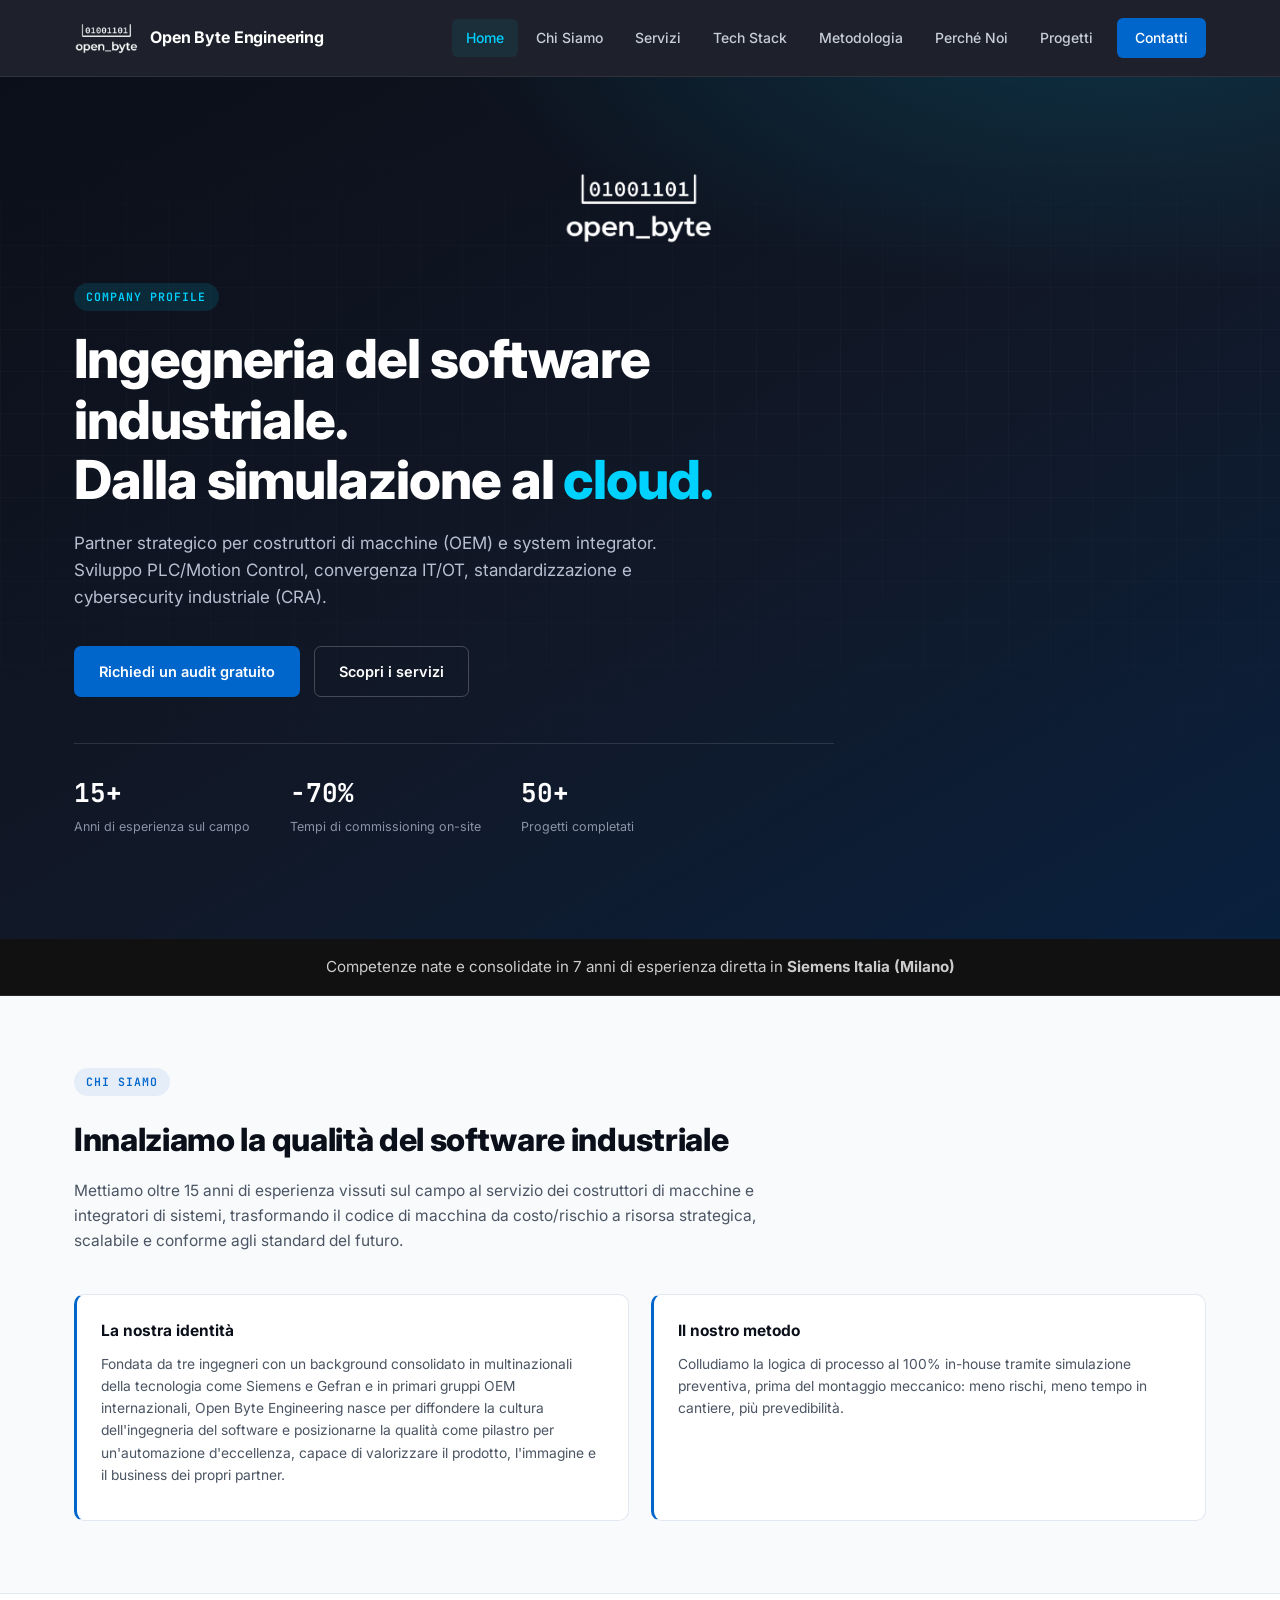
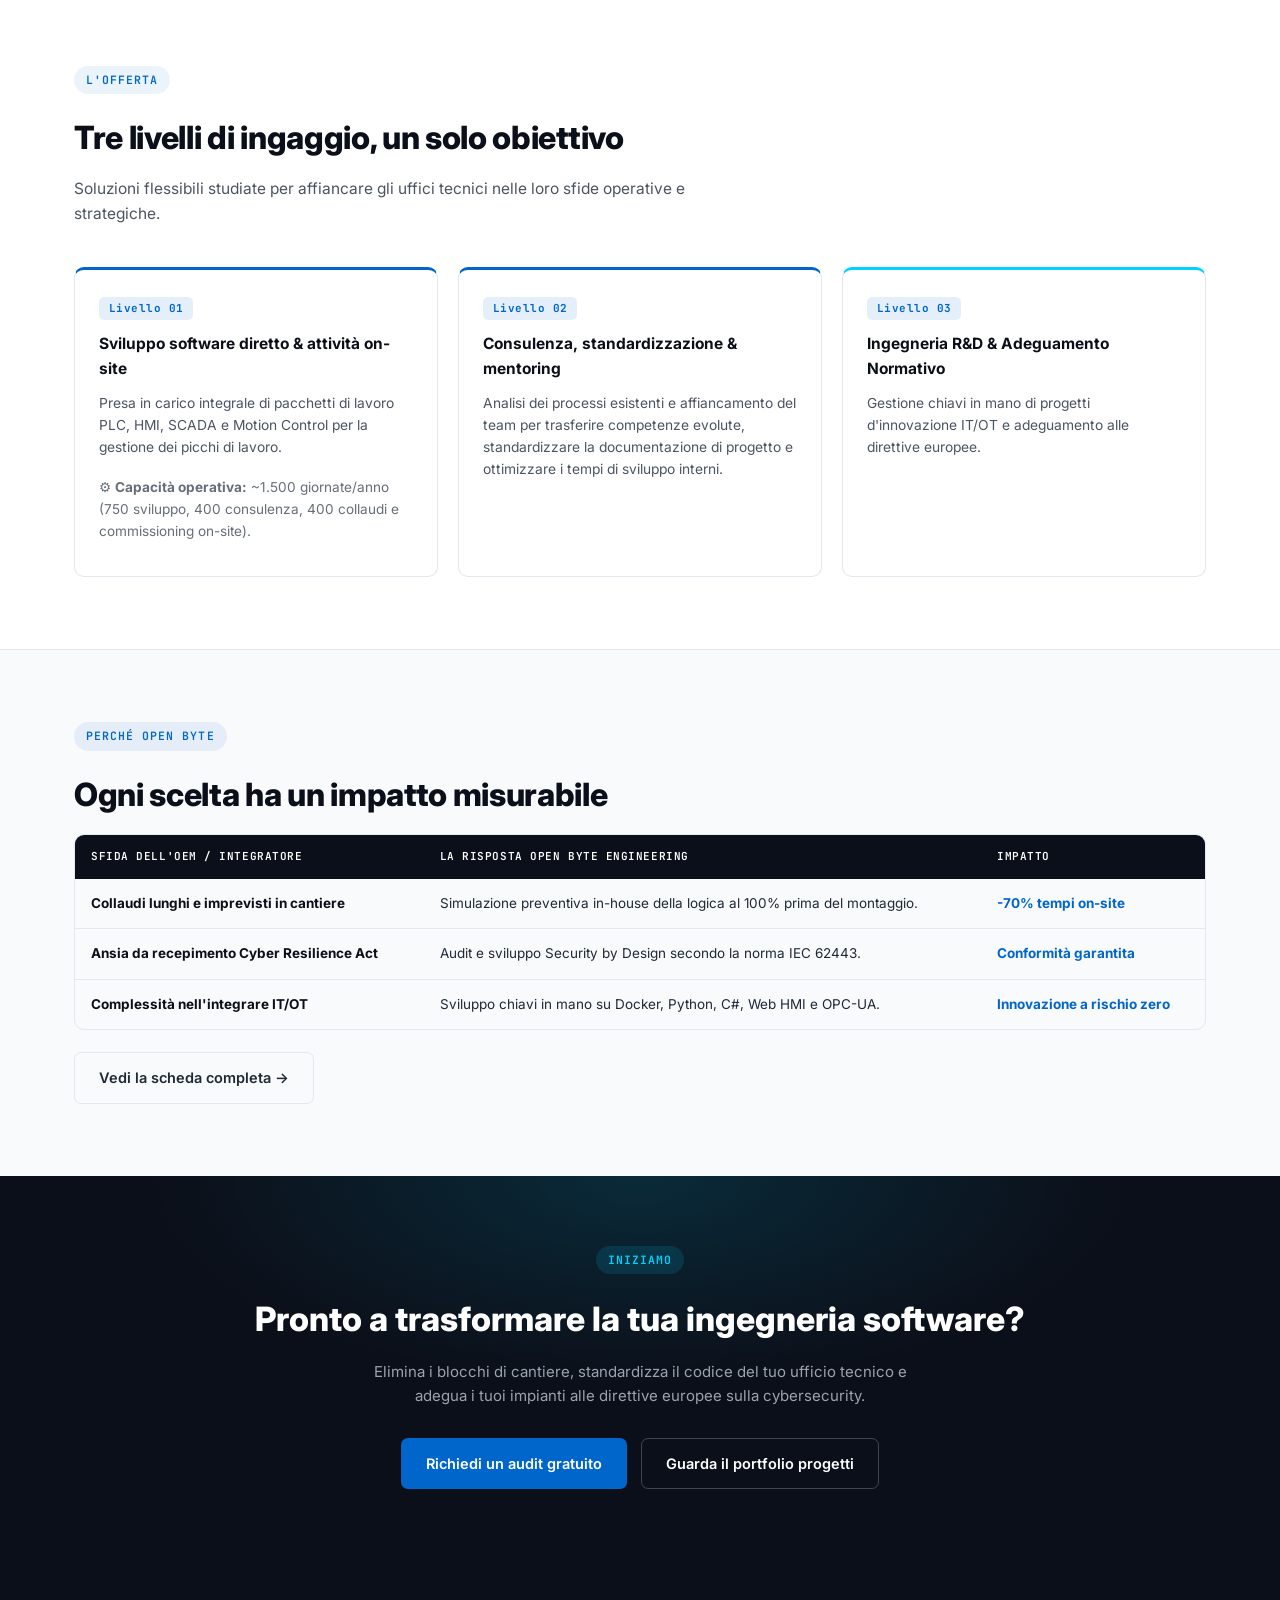
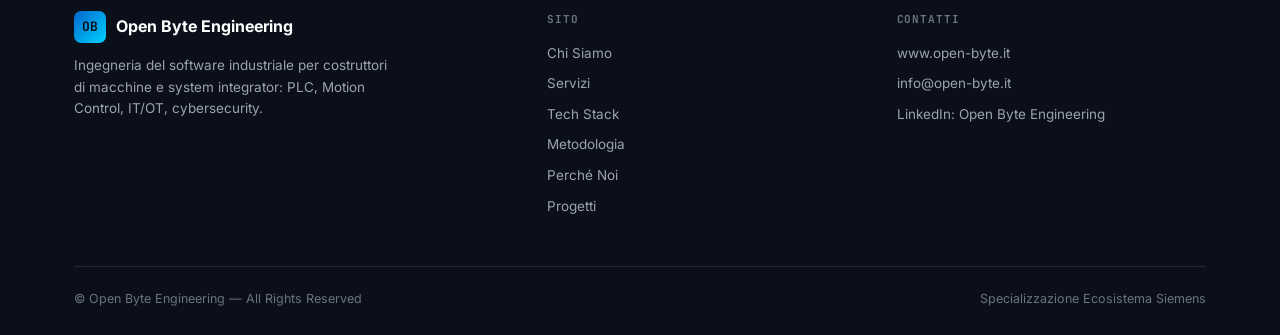
==== index.html @ ace48157 "hero logo" ====
<!DOCTYPE html>
<html lang="it">
<head>
<meta charset="UTF-8">
<meta name="viewport" content="width=device-width, initial-scale=1.0">
<title>Open Byte Engineering | Ingegneria del Software Industriale</title>
<meta name="description" content="Partner strategico per costruttori di macchine (OEM) e system integrator: sviluppo PLC/Motion Control, convergenza IT/OT, standardizzazione e cybersecurity industriale (Cyber Resilience Act).">
<link rel="stylesheet" href="style.css">
</head>
<body>
<a href="#main" class="skip-link">Vai al contenuto</a>

<header class="site-header">
  <nav class="nav wrap">
    <a href="index.html" class="brand"><img src="logo.png" alt="Open Byte Engineering" class="brand-logo-white">Open Byte Engineering</a>    
    <button class="nav-toggle" aria-label="Apri menu" aria-expanded="false">☰</button>
    <div class="nav-links">
      <a href="index.html" class="active">Home</a>
      <a href="chi-siamo.html">Chi Siamo</a>
      <a href="servizi.html">Servizi</a>
      <a href="tech-stack.html">Tech Stack</a>
      <a href="metodologia.html">Metodologia</a>
      <a href="perche-noi.html">Perché Noi</a>
      <a href="portfolio.html">Progetti</a>
      <a href="contatti.html" class="nav-cta">Contatti</a>
    </div>
  </nav>
</header>

<main id="main">
  <section class="hero">
    <div class="wrap">
      <div class="hero-logo">
        <img src="logo.png" alt="Open Byte Engineering" class="hero-logo-img">
      </div>
      <div class="hero-inner">
        <span class="eyebrow on-dark">Company Profile</span>
        <h1>Ingegneria del software industriale.<br>Dalla simulazione al <span class="accent">cloud.</span></h1>
        <p class="lead">Partner strategico per costruttori di macchine (OEM) e system integrator. Sviluppo PLC/Motion Control, convergenza IT/OT, standardizzazione e cybersecurity industriale (CRA).</p>
        <div class="hero-actions">
          <a href="contatti.html" class="btn btn-primary">Richiedi un audit gratuito</a>
          <a href="servizi.html" class="btn btn-ghost">Scopri i servizi</a>
        </div>
        <div class="hero-stats">
          <div><strong>15+</strong><span>Anni di esperienza sul campo</span></div>
          <div><strong>-70%</strong><span>Tempi di commissioning on-site</span></div>
          <div><strong>50+</strong><span>Progetti completati</span></div>
        </div>
      </div>
    </div>
  </section>
  
  <section class="trust-bar" style="background: var(--bg-alt, #111); padding: 15px 0; border-bottom: 1px solid rgba(255,255,255,0.1);">
    <div class="wrap" style="text-align: center;">
      <span style="font-size: 0.95rem; color: #ccc;">
        Competenze nate e consolidate in 7 anni di esperienza diretta in <strong>Siemens Italia (Milano)</strong>
      </span>
    </div>
  </section>
  
  <section>
    <div class="wrap">
      <span class="eyebrow">Chi siamo</span>
      <h2 class="section-title">Innalziamo la qualità del software industriale</h2>
      <p class="section-lead">Mettiamo oltre 15 anni di esperienza vissuti sul campo al servizio dei costruttori di macchine e integratori di sistemi, trasformando il codice di macchina da costo/rischio a risorsa strategica, scalabile e conforme agli standard del futuro.</p>
      <div class="grid-2">
        <div class="card card-accent">
          <h3>La nostra identità</h3>
          <p>Fondata da tre ingegneri con un background consolidato in multinazionali della tecnologia come Siemens e Gefran e in primari gruppi OEM internazionali, Open Byte Engineering nasce per diffondere la cultura dell'ingegneria del software e posizionarne la qualità come pilastro per un'automazione d'eccellenza, capace di valorizzare il prodotto, l'immagine e il business dei propri partner.</p>
        </div>
        <div class="card card-accent">
          <h3>Il nostro metodo</h3>
          <p>Colludiamo la logica di processo al 100% in-house tramite simulazione preventiva, prima del montaggio meccanico: meno rischi, meno tempo in cantiere, più prevedibilità.</p>
        </div>
      </div>
    </div>
  </section>

  <section class="alt">
    <div class="wrap">
      <span class="eyebrow">L'offerta</span>
      <h2 class="section-title">Tre livelli di ingaggio, un solo obiettivo</h2>
      <p class="section-lead">Soluzioni flessibili studiate per affiancare gli uffici tecnici nelle loro sfide operative e strategiche.</p>
      <div class="grid-3">
        <div class="card level-card">
          <span class="badge">Livello 01</span>
          <h3>Sviluppo software diretto & attività on-site</h3>
          <p>Presa in carico integrale di pacchetti di lavoro PLC, HMI, SCADA e Motion Control per la gestione dei picchi di lavoro.</p>
          <p class="capacity-note" style="font-size: 0.85rem; opacity: 0.85; margin-top: 10px; padding-top: 8px; border-top: 1px solid rgba(255,255,255,0.1);">
            ⚙️ <strong>Capacità operativa:</strong> ~1.500 giornate/anno (750 sviluppo, 400 consulenza, 400 collaudi e commissioning on-site).
          </p>
        </div>
        <div class="card level-card">
          <span class="badge">Livello 02</span>
          <h3>Consulenza, standardizzazione & mentoring</h3>
          <p>Analisi dei processi esistenti e affiancamento del team per trasferire competenze evolute, standardizzare la documentazione di progetto e ottimizzare i tempi di sviluppo interni.</p>
        </div>
        <div class="card level-card">
          <span class="badge">Livello 03</span>
          <h3>Ingegneria R&D & Adeguamento Normativo</h3>
          <p>Gestione chiavi in mano di progetti d'innovazione IT/OT e adeguamento alle direttive europee.</p>
        </div>
      </div>
    </div>
  </section>

  <section>
    <div class="wrap">
      <span class="eyebrow">Perché Open Byte</span>
      <h2 class="section-title">Ogni scelta ha un impatto misurabile</h2>
      <div class="table-wrap">
        <table class="matrix-table">
          <thead>
            <tr><th>Sfida dell'OEM / integratore</th><th>La risposta Open Byte Engineering</th><th>Impatto</th></tr>
          </thead>
          <tbody>
            <tr>
              <td><strong>Collaudi lunghi e imprevisti in cantiere</strong></td>
              <td>Simulazione preventiva in-house della logica al 100% prima del montaggio.</td>
              <td><span class="impact">-70% tempi on-site</span></td>
            </tr>
            <tr>
              <td><strong>Ansia da recepimento Cyber Resilience Act</strong></td>
              <td>Audit e sviluppo Security by Design secondo la norma IEC 62443.</td>
              <td><span class="impact">Conformità garantita</span></td>
            </tr>
            <tr>
              <td><strong>Complessità nell'integrare IT/OT</strong></td>
              <td>Sviluppo chiavi in mano su Docker, Python, C#, Web HMI e OPC-UA.</td>
              <td><span class="impact">Innovazione a rischio zero</span></td>
            </tr>
          </tbody>
        </table>
      </div>
      <div style="margin-top:22px;">
        <a href="perche-noi.html" class="btn btn-ghost-light">Vedi la scheda completa →</a>
      </div>
    </div>
  </section>

  <section class="cta-band">
    <div class="wrap">
      <span class="eyebrow on-dark">Iniziamo</span>
      <h2>Pronto a trasformare la tua ingegneria software?</h2>
      <p>Elimina i blocchi di cantiere, standardizza il codice del tuo ufficio tecnico e adegua i tuoi impianti alle direttive europee sulla cybersecurity.</p>
      <div class="hero-actions">
        <a href="contatti.html" class="btn btn-primary">Richiedi un audit gratuito</a>
        <a href="portfolio.html" class="btn btn-ghost">Guarda il portfolio progetti</a>
      </div>
    </div>
  </section>
</main>

<footer class="site-footer">
  <div class="wrap">
    <div class="footer-grid">
      <div class="footer-col">
        <div class="footer-brand"><span class="brand-mark">OB</span>Open Byte Engineering</div>
        <p>Ingegneria del software industriale per costruttori di macchine e system integrator: PLC, Motion Control, IT/OT, cybersecurity.</p>
      </div>
      <div class="footer-col">
        <h5>Sito</h5>
        <ul>
          <li><a href="chi-siamo.html">Chi Siamo</a></li>
          <li><a href="servizi.html">Servizi</a></li>
          <li><a href="tech-stack.html">Tech Stack</a></li>
          <li><a href="metodologia.html">Metodologia</a></li>
          <li><a href="perche-noi.html">Perché Noi</a></li>
          <li><a href="portfolio.html">Progetti</a></li>
        </ul>
      </div>
      <div class="footer-col">
        <h5>Contatti</h5>
        <ul>
          <li>www.open-byte.it</li>
          <li>info@open-byte.it</li>
          <li>LinkedIn: Open Byte Engineering</li>
        </ul>
      </div>
    </div>
    <div class="footer-bottom">
      <span>© Open Byte Engineering — All Rights Reserved</span>
      <span>Specializzazione Ecosistema Siemens</span>
    </div>
  </div>
</footer>

<script src="script.js"></script>
</body>
</html>
---- style.css ----
@import url('https://fonts.googleapis.com/css2?family=Inter:wght@300;400;500;600;700;800&family=JetBrains+Mono:wght@400;500;600;700&display=swap');

:root {
  --primary: #0066CC;
  --primary-dark: #004080;
  --accent: #00D2FF;
  --bg-dark: #0B0F19;
  --bg-dark-2: #111827;
  --bg-light: #F8FAFC;
  --card-bg: #FFFFFF;
  --text-main: #1F2937;
  --text-muted: #4B5563;
  --border-color: #E2E8F0;
  --mono: 'JetBrains Mono', monospace;
  --sans: 'Inter', system-ui, -apple-system, sans-serif;
}

* { box-sizing: border-box; margin: 0; padding: 0; }

html { scroll-behavior: smooth; }

body {
  font-family: var(--sans);
  color: var(--text-main);
  background: var(--bg-light);
  line-height: 1.6;
  -webkit-font-smoothing: antialiased;
}

a { color: inherit; text-decoration: none; }
img { max-width: 100%; display: block; }
ul { list-style: none; }

.wrap {
  max-width: 1180px;
  margin: 0 auto;
  padding: 0 24px;
}

/* ---------- Skip link / focus ---------- */
.skip-link {
  position: absolute;
  left: -999px;
  top: 0;
  background: var(--primary);
  color: #fff;
  padding: 10px 16px;
  z-index: 999;
}
.skip-link:focus { left: 8px; top: 8px; }

:focus-visible {
  outline: 2px solid var(--accent);
  outline-offset: 2px;
}

/* ---------- Header / Nav ---------- */
.site-header {
  position: sticky;
  top: 0;
  z-index: 100;
  background: rgba(11, 15, 25, 0.92);
  backdrop-filter: blur(10px);
  border-bottom: 1px solid rgba(255,255,255,0.08);
}

.nav {
  display: flex;
  align-items: center;
  justify-content: space-between;
  gap: 16px;
  height: 76px;
  flex-wrap: nowrap;
}

.brand {
  display: flex;
  align-items: center;
  gap: 10px;
  font-weight: 700;
  font-size: 16px;
  color: #fff;
  letter-spacing: -0.01em;
  white-space: nowrap;
  flex-shrink: 0;
}

.brand-mark {
  width: 32px;
  height: 32px;
  border-radius: 7px;
  background: linear-gradient(135deg, var(--primary) 0%, var(--accent) 100%);
  display: flex;
  align-items: center;
  justify-content: center;
  font-family: var(--mono);
  font-weight: 700;
  font-size: 13px;
  color: #051018;
  flex-shrink: 0;
}

.brand-logo,
.brand-logo-white {
  height: 34px;
  width: auto;
  max-width: 220px;
  object-fit: contain;
  display: block;
  flex-shrink: 0;
}

.brand-logo-white {
  filter: brightness(0) invert(1);
}

.hero-logo {
  text-align: center;
  margin-bottom: 36px;
}

.hero-logo-img {
  height: 80px;
  width: auto;
  max-width: 100%;
  margin: 0 auto;
  filter: brightness(0) invert(1); /* logo bianco su sfondo scuro dell'hero */
}

.nav-links {
  display: flex;
  gap: 4px;
  align-items: center;
}

.nav-links a {
  color: #C7CDD9;
  font-size: 14px;
  font-weight: 500;
  padding: 8px 14px;
  border-radius: 6px;
  transition: color .15s ease, background .15s ease;
  white-space: nowrap;
}

.nav-links a:hover { color: #fff; background: rgba(255,255,255,0.06); }

.nav-links a.active {
  color: var(--accent);
  background: rgba(0, 210, 255, 0.08);
}

.nav-cta {
  background: var(--primary);
  color: #fff !important;
  padding: 9px 18px !important;
  border-radius: 6px;
  margin-left: 6px;
}
.nav-cta:hover { background: var(--primary-dark) !important; }

.nav-toggle {
  display: none;
  background: none;
  border: 1px solid rgba(255,255,255,0.2);
  border-radius: 6px;
  width: 40px;
  height: 40px;
  color: #fff;
  font-size: 18px;
  cursor: pointer;
}

@media (max-width: 880px) {
  .nav-toggle { display: block; }
  .nav-links {
    position: absolute;
    top: 76px;
    left: 0;
    right: 0;
    background: var(--bg-dark);
    flex-direction: column;
    align-items: stretch;
    padding: 8px 16px 18px;
    border-bottom: 1px solid rgba(255,255,255,0.08);
    display: none;
  }
  .nav-links.open { display: flex; }
  .nav-links a { padding: 12px 10px; }
  .nav-cta { margin-left: 0; text-align: center; }
}

/* ---------- Eyebrow / tag ---------- */
.eyebrow {
  display: inline-block;
  font-family: var(--mono);
  font-size: 11.5px;
  font-weight: 600;
  text-transform: uppercase;
  letter-spacing: 0.09em;
  color: var(--primary);
  background: rgba(0, 102, 204, 0.08);
  padding: 5px 12px;
  border-radius: 20px;
  margin-bottom: 18px;
}

.eyebrow.on-dark {
  color: var(--accent);
  background: rgba(0, 210, 255, 0.12);
}

/* ---------- Hero (dark, used on index) ---------- */
.hero {
  background:
    radial-gradient(1100px 500px at 85% -10%, rgba(0, 210, 255, 0.16), transparent 60%),
    linear-gradient(150deg, #0B0F19 0%, #111827 55%, #04264d 130%);
  color: #fff;
  padding: 90px 0 100px;
  position: relative;
  overflow: hidden;
}

.hero::after {
  content: "";
  position: absolute;
  inset: 0;
  background-image:
    linear-gradient(rgba(255,255,255,0.035) 1px, transparent 1px),
    linear-gradient(90deg, rgba(255,255,255,0.035) 1px, transparent 1px);
  background-size: 42px 42px;
  mask-image: linear-gradient(180deg, transparent, rgba(0,0,0,0.7) 35%, transparent 90%);
  pointer-events: none;
}

.hero-inner { position: relative; z-index: 1; max-width: 760px; }

.hero h1 {
  font-size: clamp(2.1rem, 4.2vw, 3.4rem);
  font-weight: 800;
  line-height: 1.12;
  letter-spacing: -0.02em;
  margin-bottom: 20px;
}

.hero h1 .accent { color: var(--accent); }

.hero p.lead {
  font-size: 17px;
  color: #B7C0D1;
  max-width: 620px;
  margin-bottom: 34px;
}

.hero-actions { display: flex; gap: 14px; flex-wrap: wrap; margin-bottom: 46px; }

.btn {
  display: inline-flex;
  align-items: center;
  gap: 8px;
  font-weight: 600;
  font-size: 14.5px;
  padding: 13px 24px;
  border-radius: 7px;
  transition: transform .15s ease, background .15s ease, border-color .15s ease;
  cursor: pointer;
  border: 1px solid transparent;
}

.btn-primary { background: var(--primary); color: #fff; }
.btn-primary:hover { background: var(--primary-dark); transform: translateY(-1px); }

.btn-ghost {
  border-color: rgba(255,255,255,0.22);
  color: #fff;
}
.btn-ghost:hover { border-color: rgba(255,255,255,0.5); }

.btn-ghost-light {
  border-color: var(--border-color);
  color: var(--text-main);
}
.btn-ghost-light:hover { border-color: var(--primary); color: var(--primary); }

.hero-stats {
  display: flex;
  gap: 40px;
  flex-wrap: wrap;
  border-top: 1px solid rgba(255,255,255,0.12);
  padding-top: 28px;
}

.hero-stats div strong {
  display: block;
  font-family: var(--mono);
  font-size: 26px;
  color: #fff;
  font-weight: 700;
}
.hero-stats div span {
  font-size: 12.5px;
  color: #8B93A7;
}

/* Signature: circuit connector graphic in hero */
.circuit {
  position: absolute;
  right: -60px;
  top: 50%;
  transform: translateY(-50%);
  width: 480px;
  opacity: 0.9;
  z-index: 0;
}

@media (max-width: 980px) { .circuit { display: none; } }

/* ---------- Page header (light, used on inner pages) ---------- */
.page-hero {
  background: var(--bg-dark);
  color: #fff;
  padding: 64px 0 54px;
  position: relative;
  overflow: hidden;
}
.page-hero::after {
  content: "";
  position: absolute;
  inset: 0;
  background-image: linear-gradient(rgba(255,255,255,0.035) 1px, transparent 1px), linear-gradient(90deg, rgba(255,255,255,0.035) 1px, transparent 1px);
  background-size: 42px 42px;
  mask-image: radial-gradient(600px 260px at 15% 40%, black, transparent 80%);
}
.page-hero .wrap { position: relative; z-index: 1; }
.page-hero h1 { font-size: clamp(1.8rem, 3.2vw, 2.5rem); font-weight: 800; letter-spacing: -0.02em; margin-bottom: 12px; }
.page-hero p { color: #AEB6C6; max-width: 640px; font-size: 15.5px; }

/* ---------- Sections ---------- */
section { padding: 72px 0; }
section.alt { background: #fff; border-top: 1px solid var(--border-color); border-bottom: 1px solid var(--border-color); }

h2.section-title {
  font-size: clamp(1.5rem, 2.6vw, 2rem);
  font-weight: 800;
  color: var(--bg-dark);
  letter-spacing: -0.01em;
  margin-bottom: 14px;
}

p.section-lead {
  font-size: 15.5px;
  color: var(--text-muted);
  max-width: 700px;
  margin-bottom: 40px;
}

/* ---------- Grids & cards ---------- */
.grid-2 { display: grid; grid-template-columns: 1fr 1fr; gap: 22px; }
.grid-3 { display: grid; grid-template-columns: repeat(3, 1fr); gap: 20px; }
.grid-4 { display: grid; grid-template-columns: repeat(4, 1fr); gap: 18px; }

@media (max-width: 900px) {
  .grid-2, .grid-3, .grid-4 { grid-template-columns: 1fr 1fr; }
}
@media (max-width: 600px) {
  .grid-2, .grid-3, .grid-4 { grid-template-columns: 1fr; }
}

.card {
  background: var(--card-bg);
  border: 1px solid var(--border-color);
  border-radius: 10px;
  padding: 24px;
}

.card-accent { border-left: 3px solid var(--primary); }

.card h3, .card h4 {
  font-size: 15.5px;
  font-weight: 700;
  color: var(--bg-dark);
  margin-bottom: 10px;
}

.card p { font-size: 13.8px; color: var(--text-muted); margin-bottom: 10px; }

.tech-list li {
  position: relative;
  padding-left: 16px;
  font-size: 13.3px;
  color: var(--text-muted);
  margin-bottom: 7px;
}
.tech-list li::before {
  content: "▪";
  position: absolute;
  left: 0;
  color: var(--primary);
}
.tech-list li strong { color: var(--text-main); }

.badge {
  display: inline-block;
  padding: 3px 10px;
  border-radius: 5px;
  font-family: var(--mono);
  font-size: 11px;
  font-weight: 700;
  letter-spacing: 0.04em;
  background: rgba(0, 102, 204, 0.1);
  color: var(--primary);
  margin-bottom: 12px;
}

/* ---------- Process flow ---------- */
.process-flow {
  display: grid;
  grid-template-columns: repeat(4, 1fr);
  gap: 4px;
  margin-top: 10px;
}

.process-step {
  background: var(--card-bg);
  border: 1px solid var(--border-color);
  border-top: 3px solid var(--primary);
  padding: 22px 20px;
  position: relative;
}

.process-step:first-child { border-radius: 10px 0 0 10px; }
.process-step:last-child { border-radius: 0 10px 10px 0; border-top-color: var(--accent); background: #F0FBFF; }

.process-step:not(:last-child)::after {
  content: "→";
  position: absolute;
  right: -13px;
  top: 26px;
  color: var(--border-color);
  font-size: 18px;
  z-index: 2;
  background: var(--bg-light);
  width: 20px;
  text-align: center;
}

.step-num {
  font-family: var(--mono);
  font-size: 12px;
  font-weight: 700;
  color: var(--primary);
  margin-bottom: 8px;
}
.process-step:last-child .step-num { color: #0088CC; }

@media (max-width: 900px) {
  .process-flow { grid-template-columns: 1fr 1fr; gap: 14px; }
  .process-step, .process-step:first-child, .process-step:last-child { border-radius: 10px; }
  .process-step::after { display: none; }
}
@media (max-width: 560px) {
  .process-flow { grid-template-columns: 1fr; }
}

/* ---------- Table ---------- */
.table-wrap { overflow-x: auto; border: 1px solid var(--border-color); border-radius: 10px; }
table.matrix-table { width: 100%; border-collapse: collapse; font-size: 13.5px; min-width: 640px; }
table.matrix-table th {
  background: var(--bg-dark);
  color: #fff;
  text-align: left;
  padding: 13px 16px;
  font-size: 11px;
  text-transform: uppercase;
  letter-spacing: 0.05em;
  font-family: var(--mono);
  font-weight: 600;
}
table.matrix-table td { padding: 14px 16px; border-bottom: 1px solid var(--border-color); vertical-align: top; color: var(--text-main); }
table.matrix-table tr:last-child td { border-bottom: none; }
table.matrix-table tr:nth-child(even) td { background: var(--bg-light); }
table.matrix-table td strong { color: var(--bg-dark); }
.impact { color: var(--primary); font-weight: 700; }

/* ---------- Levels (servizi) ---------- */
.level-card { border-top: 3px solid var(--primary); }
.level-card:nth-child(3) { border-top-color: var(--accent); }

/* ---------- CTA band ---------- */
.cta-band {
  background: var(--bg-dark);
  color: #fff;
  text-align: center;
  padding: 70px 0;
  position: relative;
  overflow: hidden;
}
.cta-band::after {
  content: "";
  position: absolute;
  inset: 0;
  background: radial-gradient(700px 300px at 50% 0%, rgba(0, 210, 255, 0.14), transparent 70%);
}
.cta-band .wrap { position: relative; z-index: 1; }
.cta-band h2 { color: #fff; font-size: clamp(1.5rem, 2.8vw, 2.1rem); font-weight: 800; margin-bottom: 14px; }
.cta-band p { color: #9CA3AF; max-width: 560px; margin: 0 auto 30px; font-size: 15px; }
.cta-band .hero-actions { justify-content: center; margin-bottom: 0; }

/* ---------- Contact page ---------- */
.contact-grid { display: grid; grid-template-columns: 1fr; max-width: 620px; margin: 0 auto; gap: 40px; align-items: start; }

.contact-card {
  background: var(--card-bg);
  border: 1px solid var(--border-color);
  border-radius: 10px;
  padding: 22px;
  display: flex;
  gap: 16px;
  align-items: flex-start;
  margin-bottom: 14px;
}
.contact-icon {
  width: 40px;
  height: 40px;
  border-radius: 8px;
  background: rgba(0, 102, 204, 0.08);
  color: var(--primary);
  display: flex;
  align-items: center;
  justify-content: center;
  flex-shrink: 0;
  font-size: 17px;
}
.contact-card h4 { margin-bottom: 4px; }
.contact-card p { margin-bottom: 0; }
.contact-card a.link { color: var(--primary); font-weight: 600; }

.form-card {
  background: var(--card-bg);
  border: 1px solid var(--border-color);
  border-radius: 10px;
  padding: 28px;
}
.form-row { margin-bottom: 16px; display: flex; flex-direction: column; gap: 6px; }
.form-row label { font-size: 13px; font-weight: 600; color: var(--text-main); }
.form-row input, .form-row select, .form-row textarea {
  border: 1px solid var(--border-color);
  border-radius: 7px;
  padding: 11px 13px;
  font-family: var(--sans);
  font-size: 14px;
  color: var(--text-main);
  background: var(--bg-light);
}
.form-row input:focus, .form-row select:focus, .form-row textarea:focus {
  outline: 2px solid var(--accent);
  outline-offset: 1px;
  background: #fff;
}
.form-row textarea { resize: vertical; min-height: 100px; }
.form-note { font-size: 12px; color: var(--text-muted); margin-top: 4px; }

/* ---------- Portfolio (filters/grid) ---------- */
.controls { display: flex; flex-wrap: wrap; gap: 10px; margin-bottom: 28px; }
.filter-btn {
  background: #fff;
  border: 1px solid var(--border-color);
  padding: 9px 18px;
  border-radius: 30px;
  cursor: pointer;
  font-size: 13.5px;
  font-weight: 500;
  color: var(--text-muted);
  transition: all .15s ease;
}
.filter-btn:hover, .filter-btn.active {
  background: var(--primary);
  color: #fff;
  border-color: var(--primary);
}

.search-box {
  width: 100%;
  max-width: 420px;
  margin: 0 0 28px 0;
  display: block;
  padding: 12px 16px;
  border: 1px solid var(--border-color);
  border-radius: 8px;
  font-size: 14px;
  font-family: var(--sans);
  outline: none;
}
.search-box:focus { border-color: var(--primary); }

.portfolio-grid { display: grid; grid-template-columns: repeat(auto-fill, minmax(320px, 1fr)); gap: 20px; }

.pcard {
  background: var(--card-bg);
  border-radius: 10px;
  border: 1px solid var(--border-color);
  padding: 22px;
  display: flex;
  flex-direction: column;
  justify-content: space-between;
  transition: transform .15s ease, box-shadow .15s ease;
}
.pcard:hover { transform: translateY(-3px); box-shadow: 0 10px 20px -6px rgba(0,0,0,0.1); }

.pcard-header { display: flex; justify-content: space-between; align-items: flex-start; gap: 10px; margin-bottom: 12px; }
.pcard-title { font-size: 16px; font-weight: 700; color: var(--bg-dark); }

.tag {
  padding: 3px 9px;
  border-radius: 5px;
  font-size: 10.5px;
  font-weight: 700;
  text-transform: uppercase;
  letter-spacing: 0.04em;
  white-space: nowrap;
  font-family: var(--mono);
}
.tag-converting { background: #EFF6FF; color: #1D4ED8; }
.tag-siemens { background: #E0F2FE; color: #0369A1; }
.tag-stone { background: #FEF3C7; color: #D97706; }
.tag-elec { background: #ECFDF5; color: #059669; }
.tag-intra { background: #F3E8FF; color: #7C3AED; }

.pcard-body { font-size: 13.6px; color: var(--text-main); margin-bottom: 14px; }

.pcard-details {
  background: var(--bg-light);
  padding: 11px 13px;
  border-radius: 6px;
  font-size: 12.6px;
  color: #334155;
  margin-bottom: 14px;
  border-left: 3px solid var(--primary);
}

.pcard-footer {
  display: flex;
  justify-content: space-between;
  align-items: center;
  font-size: 12px;
  color: var(--text-muted);
  border-top: 1px solid var(--border-color);
  padding-top: 12px;
}
.country-flag { font-weight: 700; color: var(--bg-dark); }

.no-results { text-align: center; padding: 50px 0; color: var(--text-muted); font-size: 14px; }

/* ---------- Footer ---------- */
.site-footer { background: var(--bg-dark); color: #9CA3AF; padding: 52px 0 26px; }
.footer-grid { display: grid; grid-template-columns: 1.4fr 1fr 1fr; gap: 40px; margin-bottom: 40px; }
@media (max-width: 760px) { .footer-grid { grid-template-columns: 1fr; gap: 28px; } }

.footer-brand { display: flex; align-items: center; gap: 10px; color: #fff; font-weight: 700; margin-bottom: 12px; }
.footer-col h5 {
  font-family: var(--mono);
  font-size: 11px;
  text-transform: uppercase;
  letter-spacing: 0.08em;
  color: #6B7280;
  margin-bottom: 14px;
}
.footer-col ul li { margin-bottom: 9px; font-size: 13.5px; }
.footer-col ul li a:hover { color: #fff; }
.footer-col p { font-size: 13.5px; color: #9CA3AF; max-width: 320px; }

.footer-bottom {
  border-top: 1px solid rgba(255,255,255,0.1);
  padding-top: 22px;
  display: flex;
  justify-content: space-between;
  flex-wrap: wrap;
  gap: 10px;
  font-size: 12.5px;
  color: #6B7280;
}

/* ---------- Reduced motion ---------- */
@media (prefers-reduced-motion: reduce) {
  html { scroll-behavior: auto; }
  .btn, .pcard, .filter-btn { transition: none; }
}
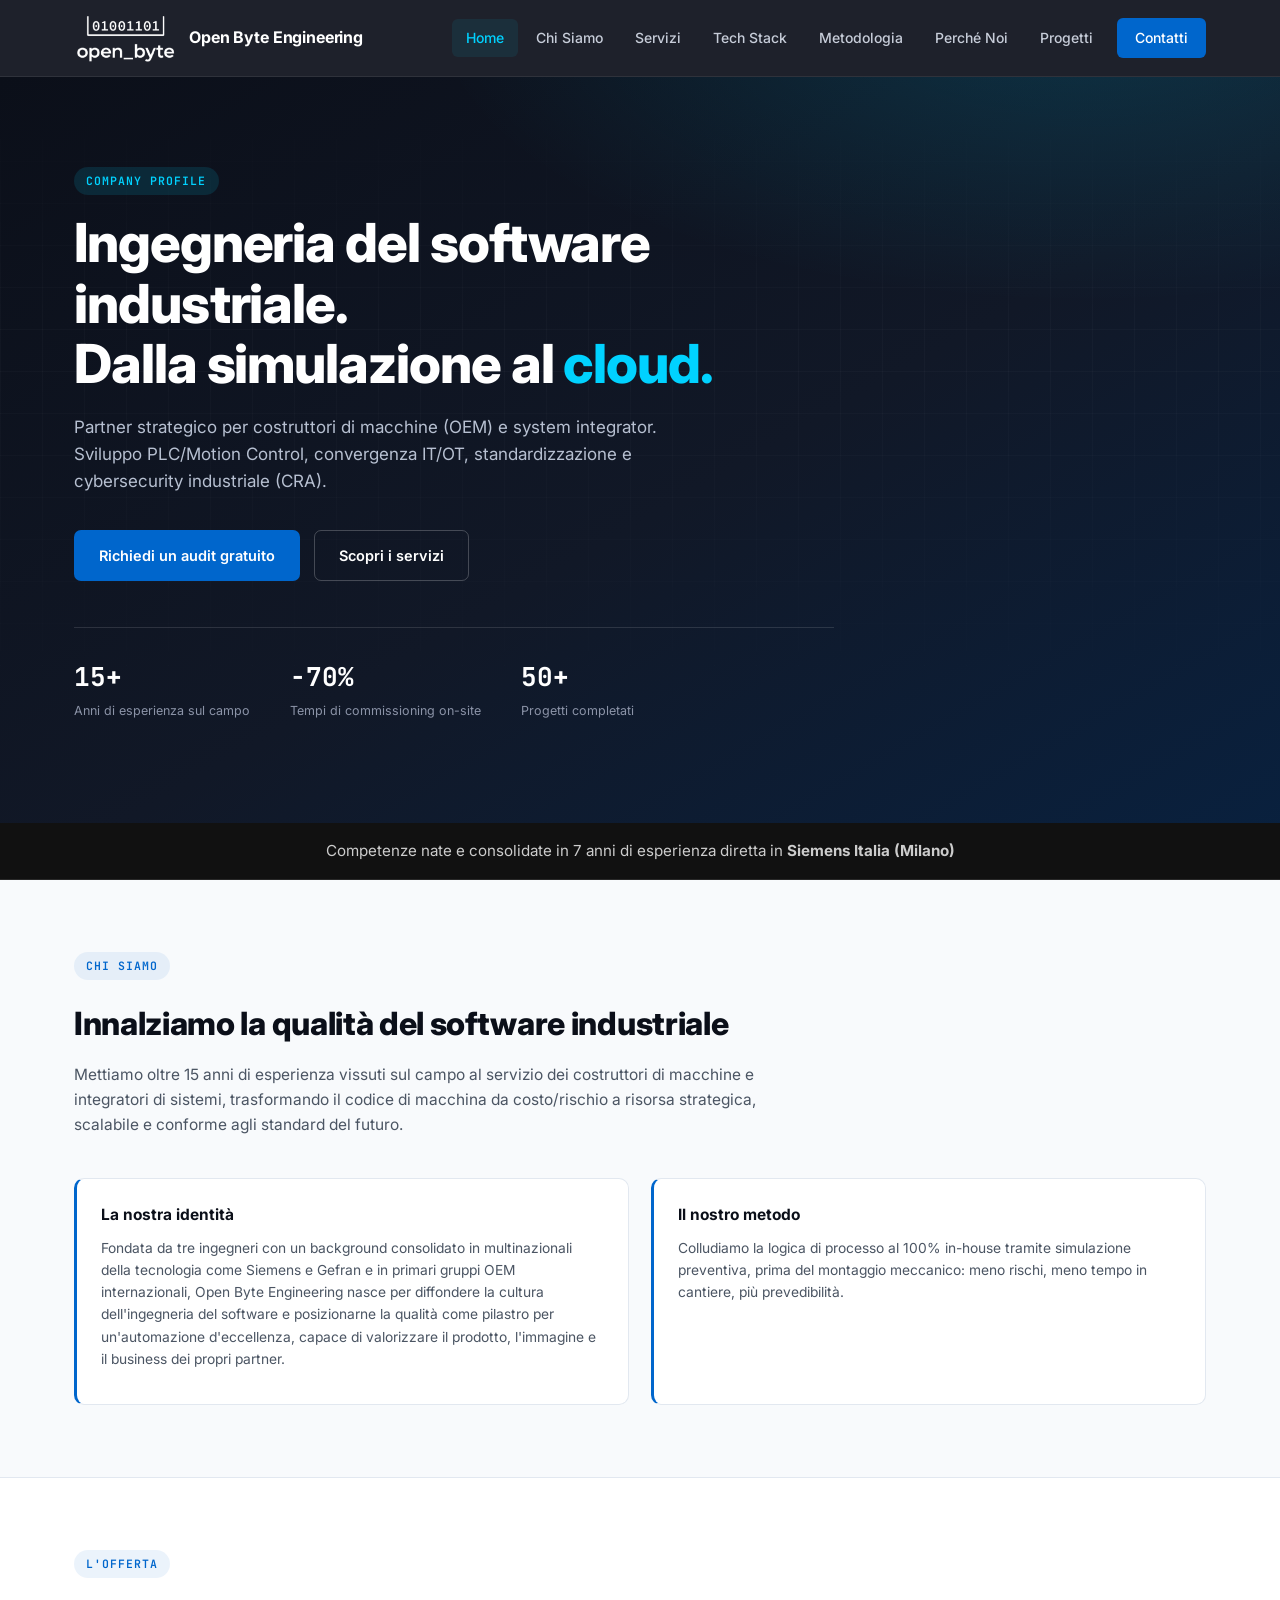
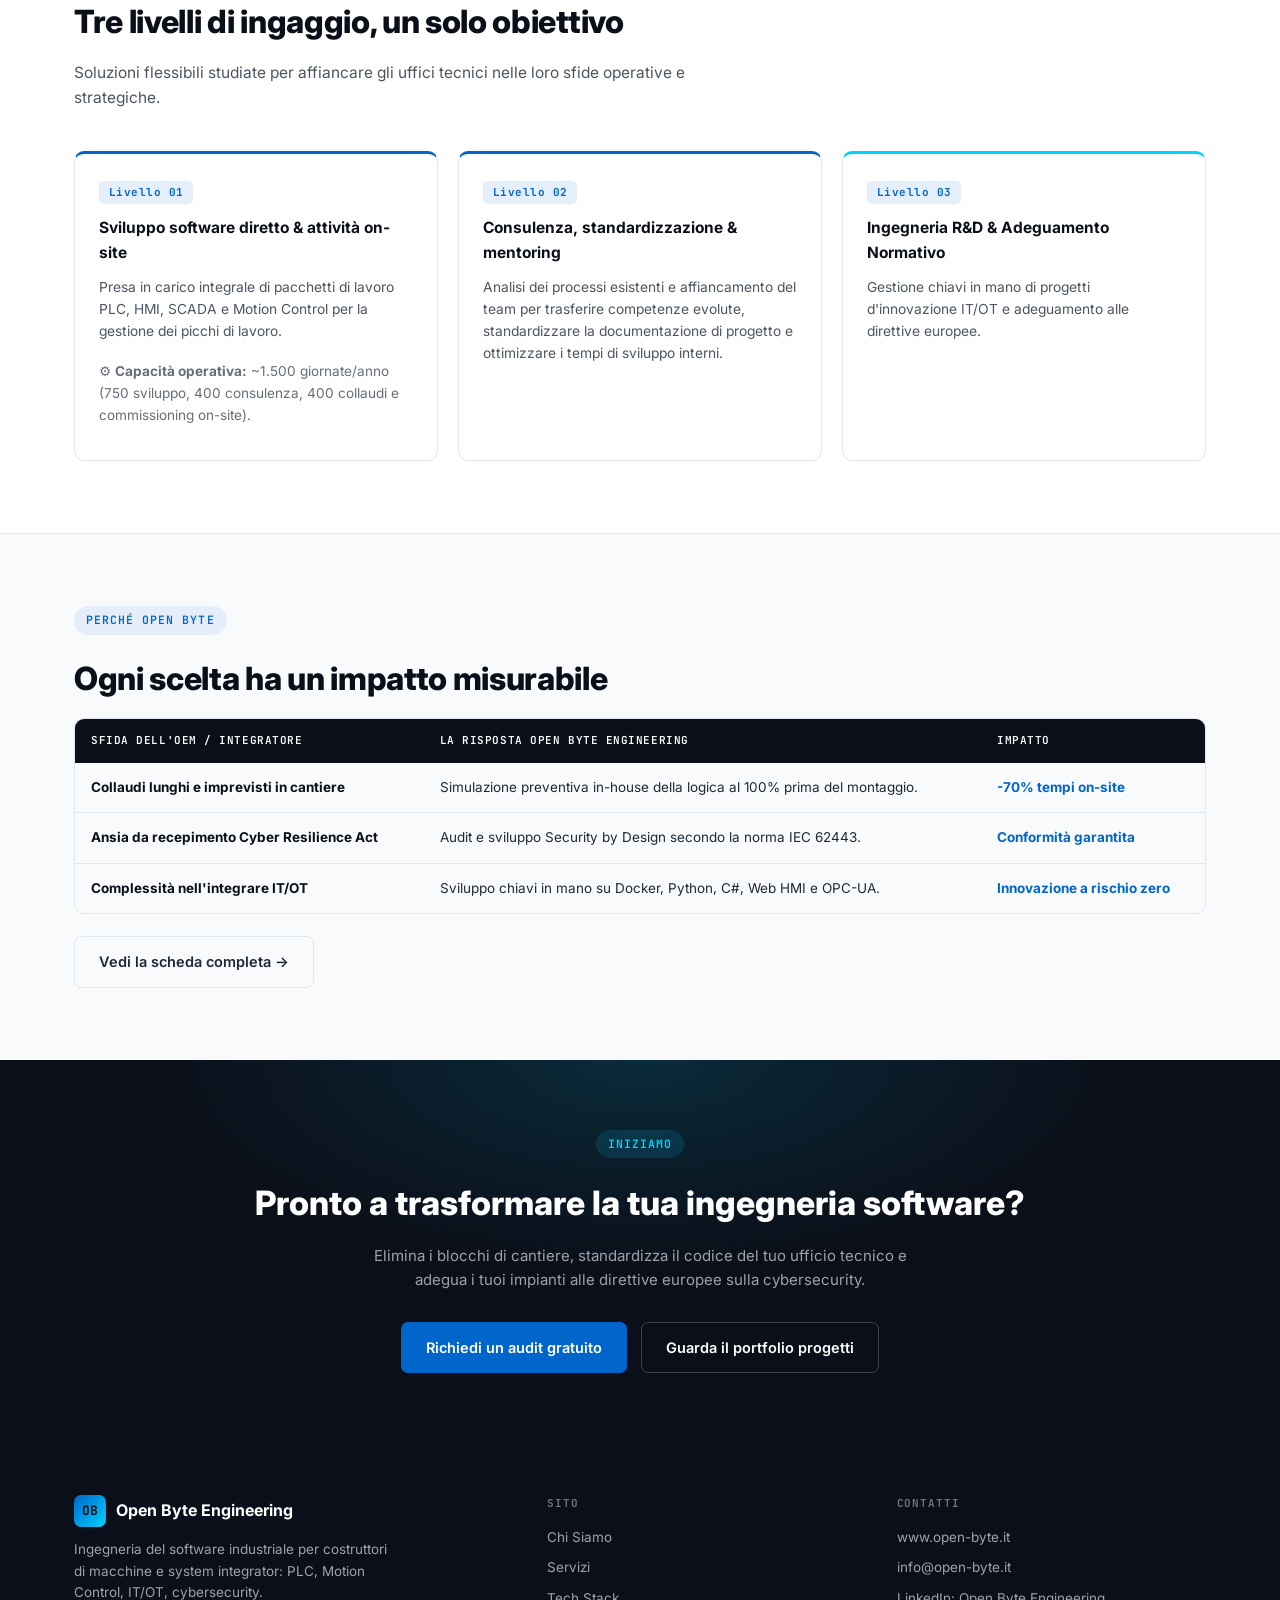
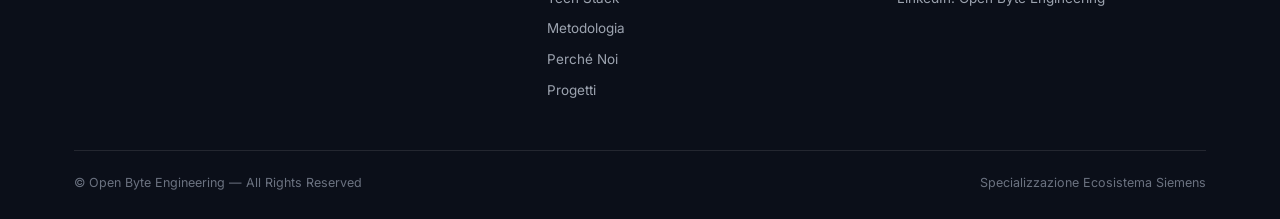
==== commit 9277a39f: "logo banner" ====
--- a/index.html
+++ b/index.html
@@ -30,9 +30,6 @@
 <main id="main">
   <section class="hero">
     <div class="wrap">
-      <div class="hero-logo">
-        <img src="logo.png" alt="Open Byte Engineering" class="hero-logo-img">
-      </div>
       <div class="hero-inner">
         <span class="eyebrow on-dark">Company Profile</span>
         <h1>Ingegneria del software industriale.<br>Dalla simulazione al <span class="accent">cloud.</span></h1>
--- a/style.css
+++ b/style.css
@@ -102,7 +102,7 @@
 
 .brand-logo,
 .brand-logo-white {
-  height: 34px;
+  height: 54px;
   width: auto;
   max-width: 220px;
   object-fit: contain;
@@ -112,19 +112,6 @@
 
 .brand-logo-white {
   filter: brightness(0) invert(1);
-}
-
-.hero-logo {
-  text-align: center;
-  margin-bottom: 36px;
-}
-
-.hero-logo-img {
-  height: 80px;
-  width: auto;
-  max-width: 100%;
-  margin: 0 auto;
-  filter: brightness(0) invert(1); /* logo bianco su sfondo scuro dell'hero */
 }
 
 .nav-links {
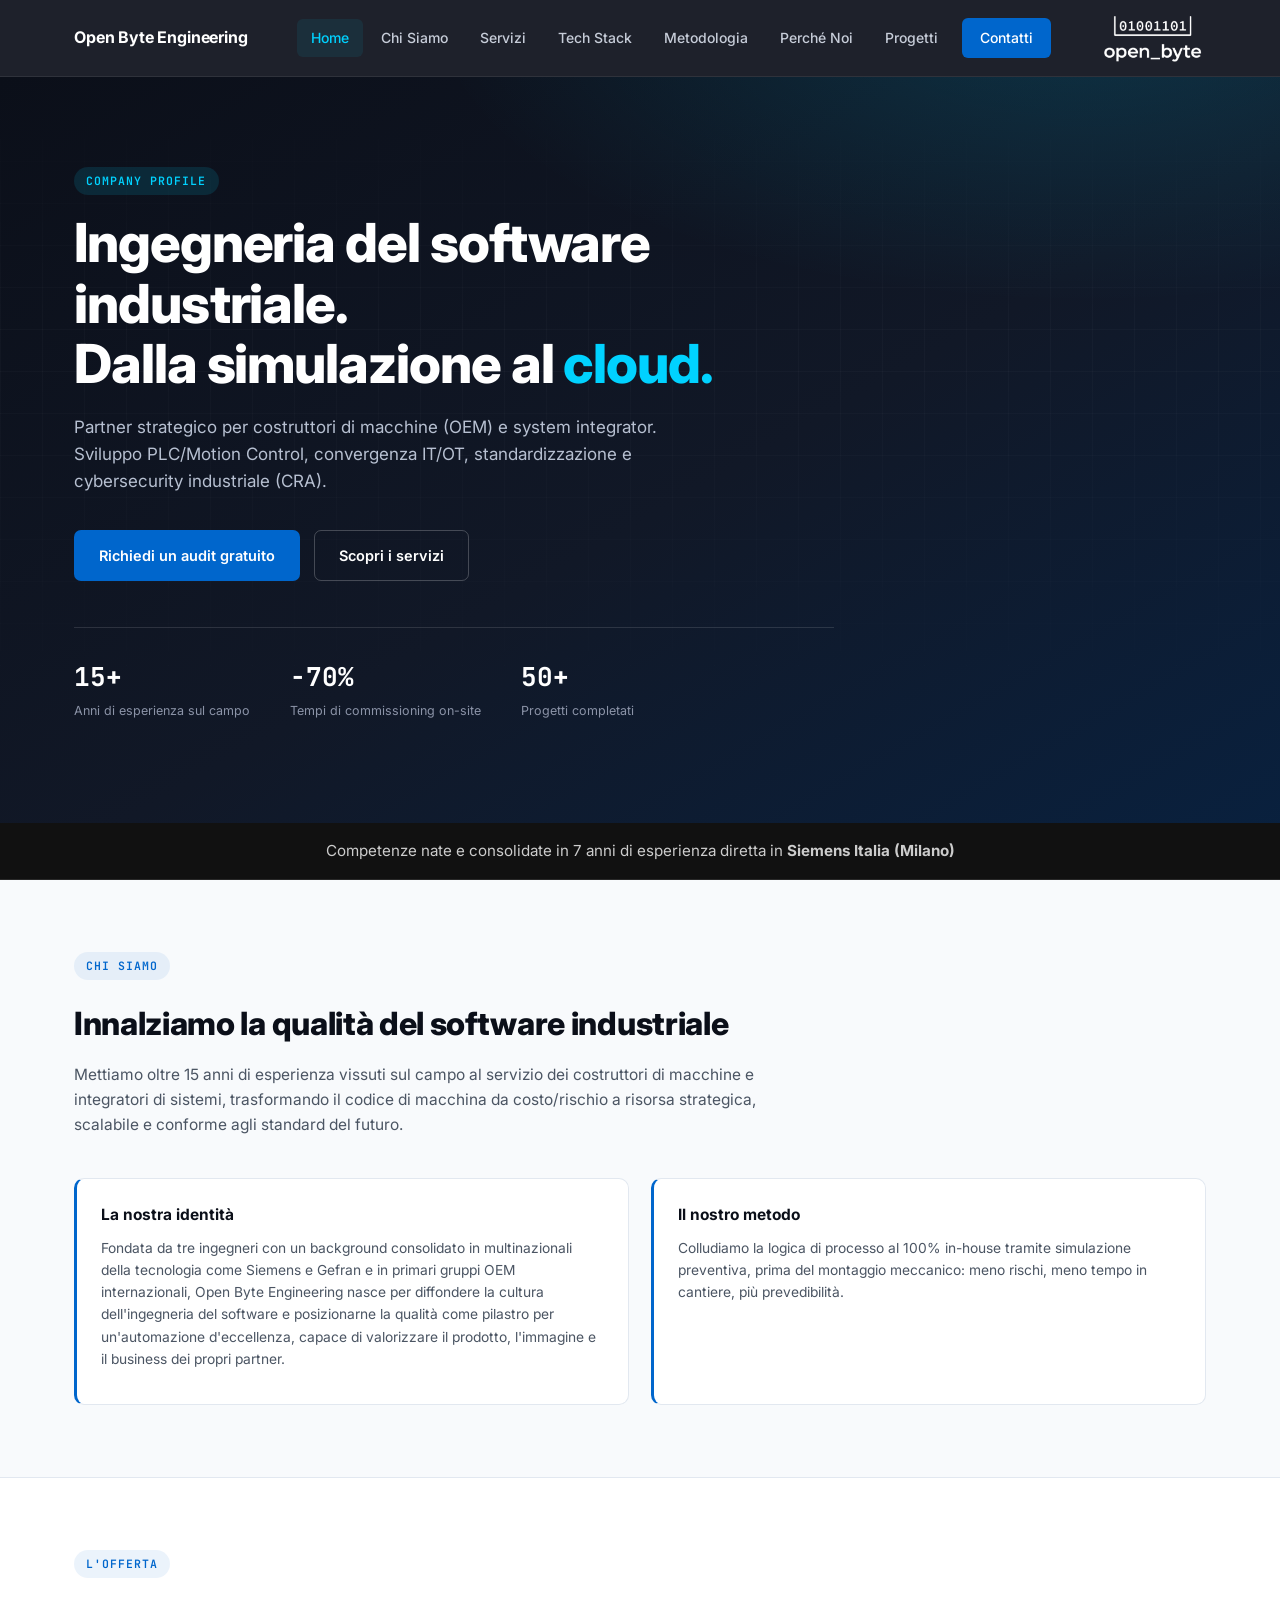
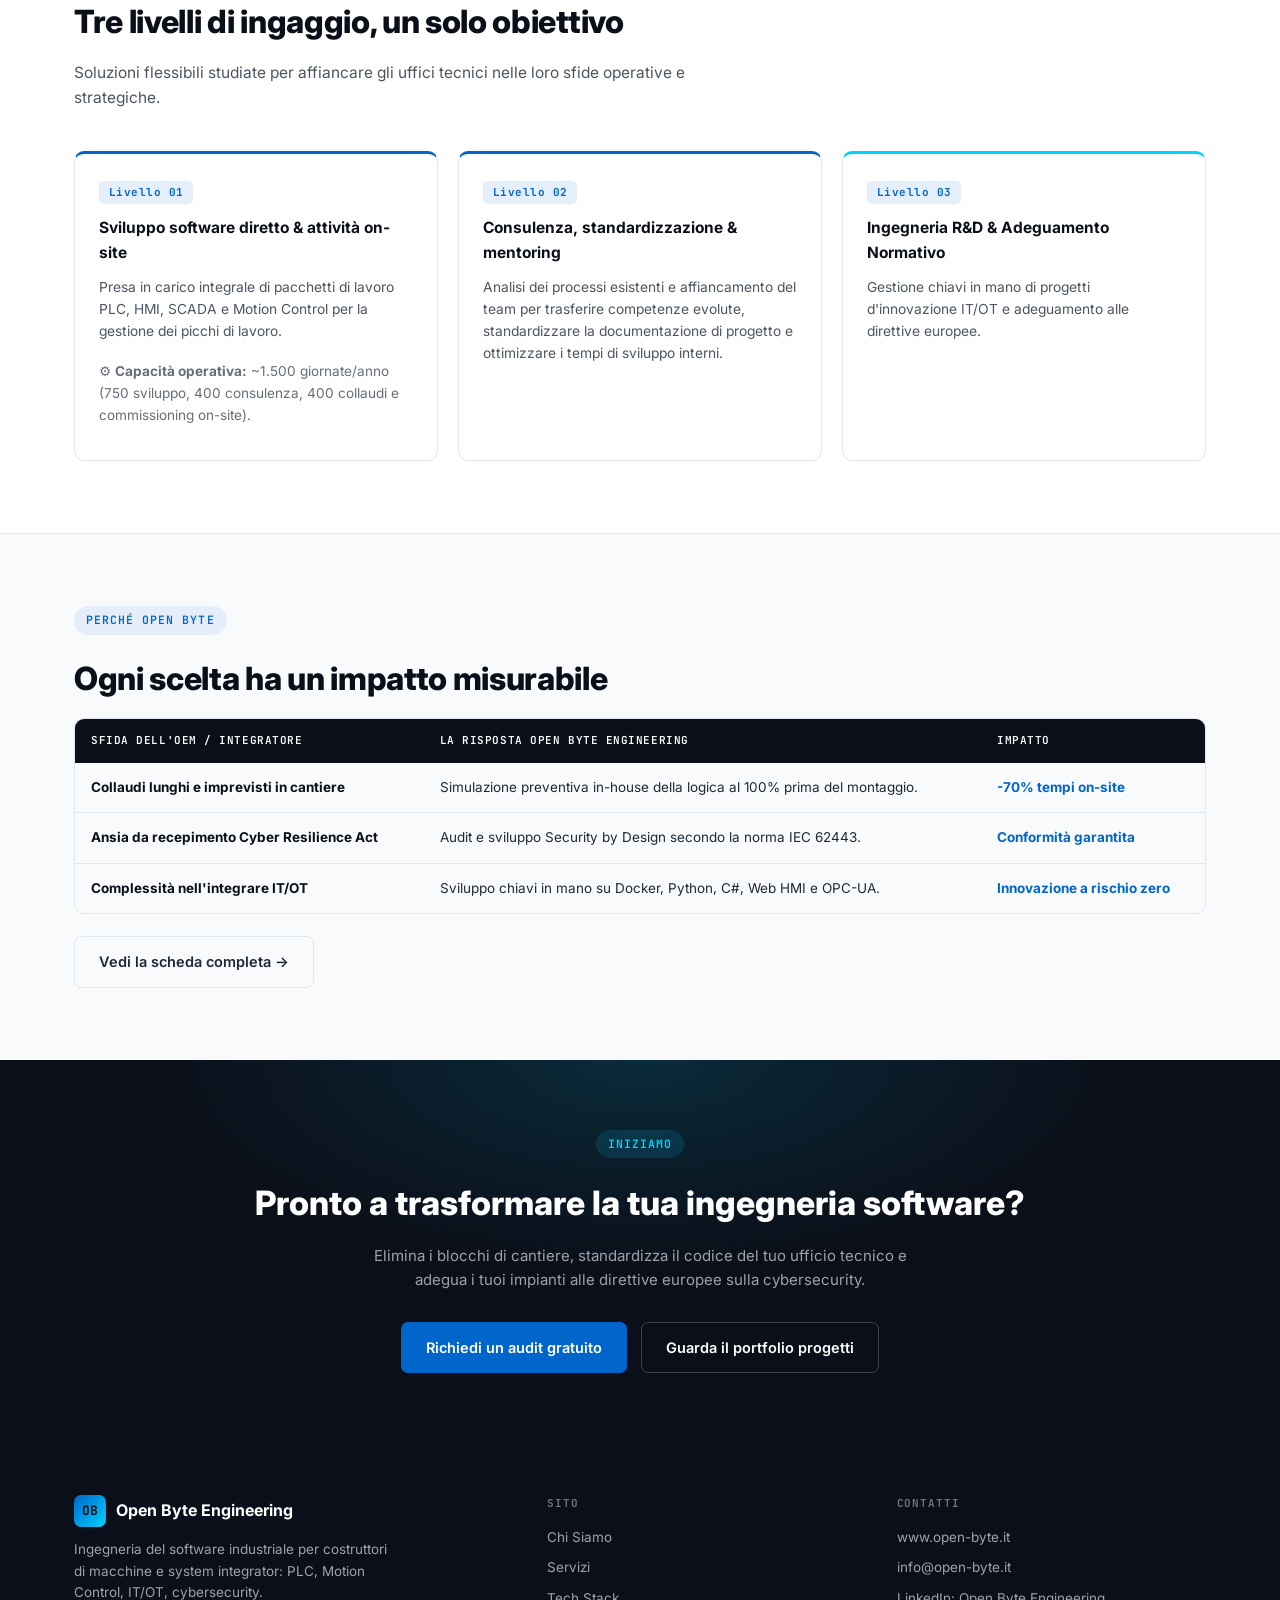
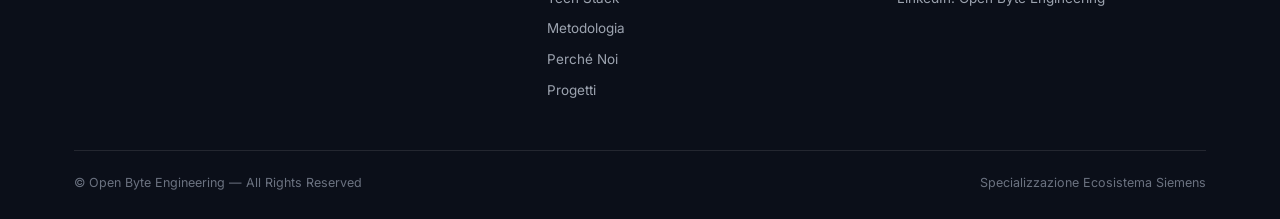
==== commit 81869878: "logo dx" ====
--- a/index.html
+++ b/index.html
@@ -12,7 +12,7 @@
 
 <header class="site-header">
   <nav class="nav wrap">
-    <a href="index.html" class="brand"><img src="logo.png" alt="Open Byte Engineering" class="brand-logo-white">Open Byte Engineering</a>    
+    <a href="index.html" class="brand">Open Byte Engineering</a>
     <button class="nav-toggle" aria-label="Apri menu" aria-expanded="false">☰</button>
     <div class="nav-links">
       <a href="index.html" class="active">Home</a>
@@ -24,6 +24,7 @@
       <a href="portfolio.html">Progetti</a>
       <a href="contatti.html" class="nav-cta">Contatti</a>
     </div>
+    <img src="logo.png" alt="Open Byte Engineering" class="brand-logo-white">
   </nav>
 </header>
 
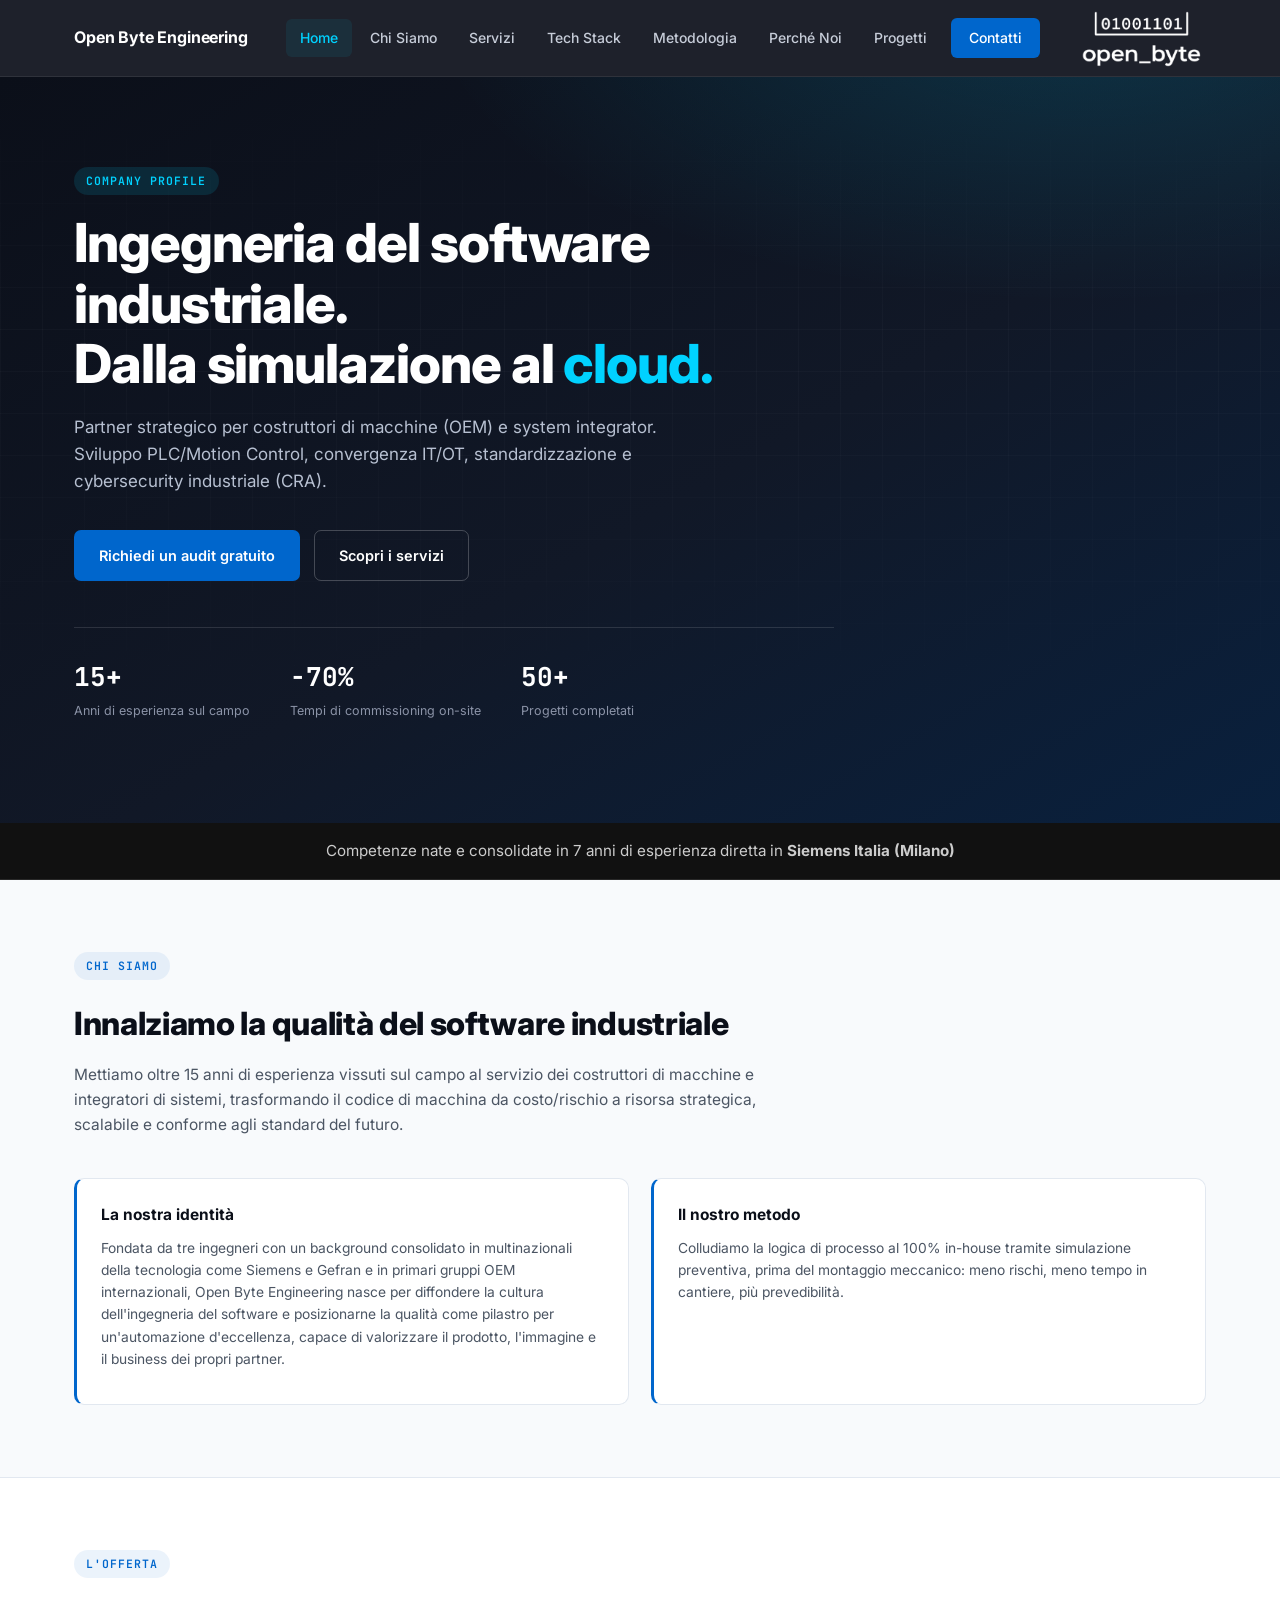
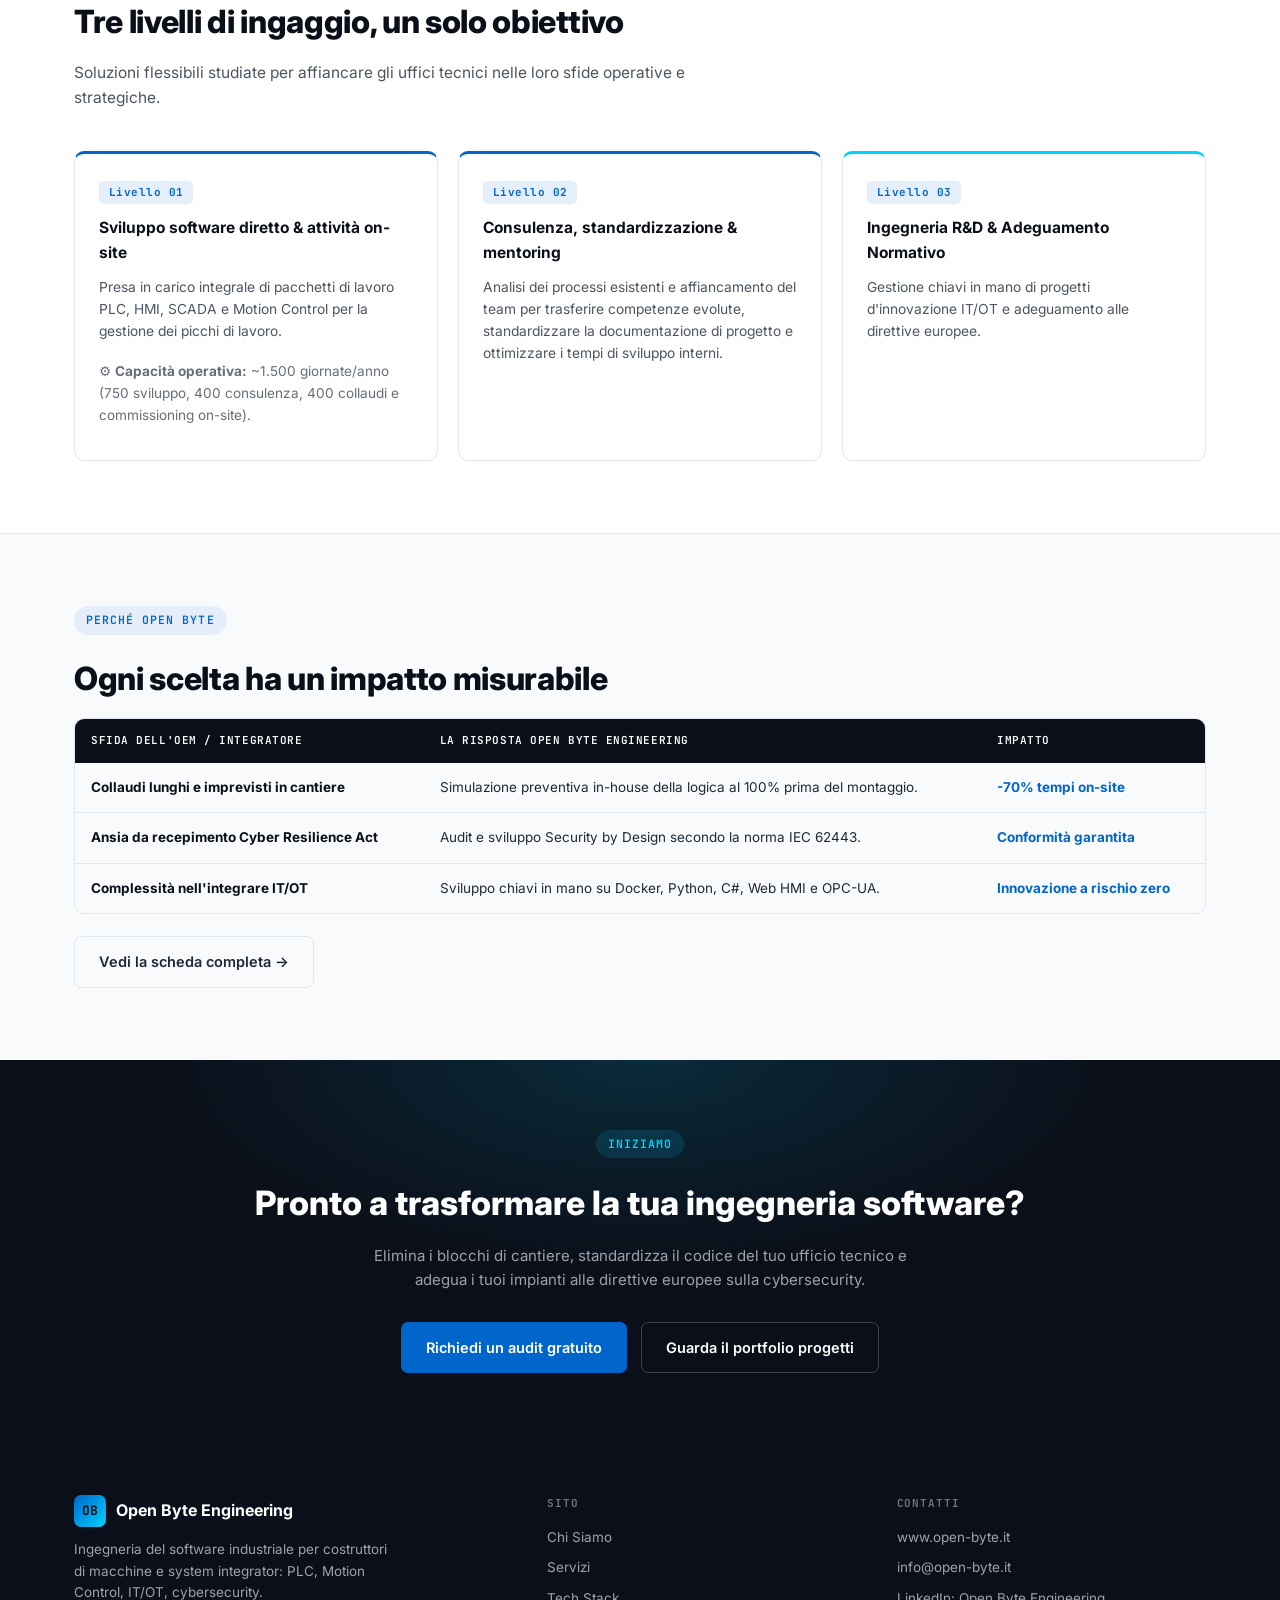
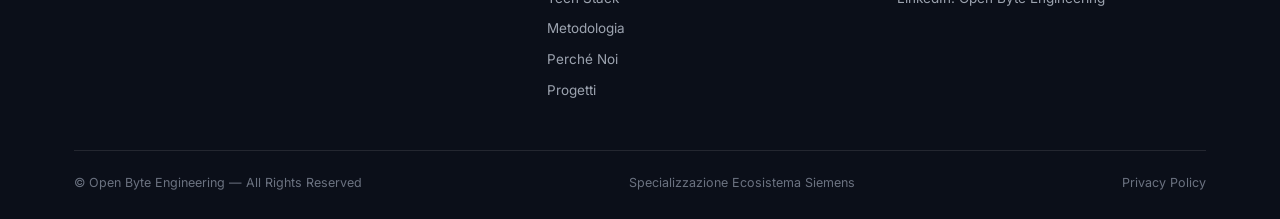
==== commit 73b55d33: "privacy" ====
--- a/index.html
+++ b/index.html
@@ -179,6 +179,7 @@
     <div class="footer-bottom">
       <span>© Open Byte Engineering — All Rights Reserved</span>
       <span>Specializzazione Ecosistema Siemens</span>
+      <span><a href="privacy.html" style="color:#6B7280;">Privacy Policy</a></span>
     </div>
   </div>
 </footer>
--- a/style.css
+++ b/style.css
@@ -102,7 +102,7 @@
 
 .brand-logo,
 .brand-logo-white {
-  height: 54px;
+  height: 65px;
   width: auto;
   max-width: 220px;
   object-fit: contain;
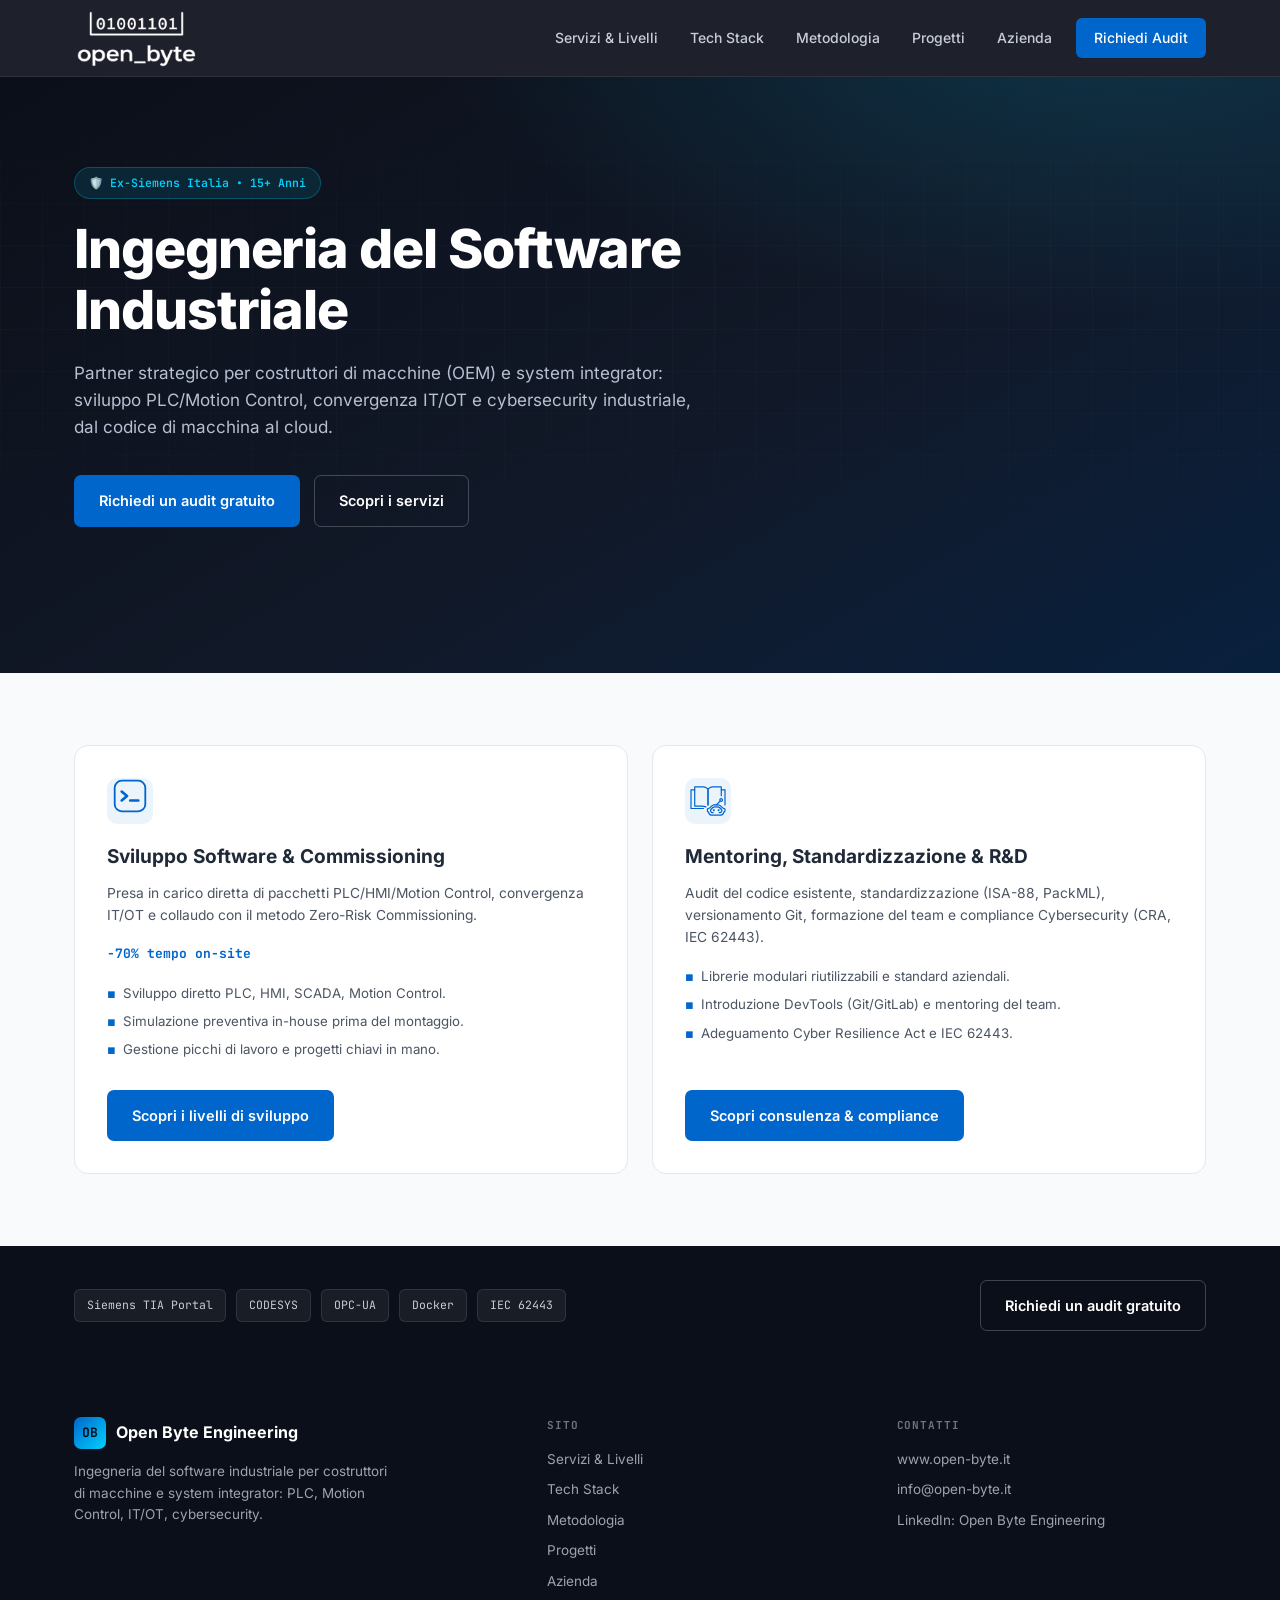
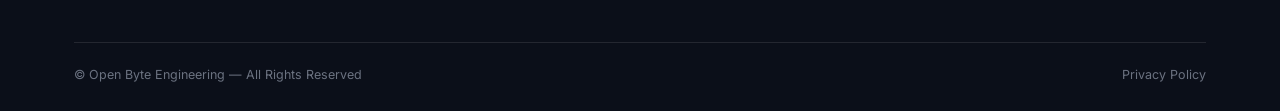
==== commit f1ae59cb: "restyle home e altro" ====
--- a/index.html
+++ b/index.html
@@ -6,25 +6,28 @@
 <title>Open Byte Engineering | Ingegneria del Software Industriale</title>
 <meta name="description" content="Partner strategico per costruttori di macchine (OEM) e system integrator: sviluppo PLC/Motion Control, convergenza IT/OT, standardizzazione e cybersecurity industriale (Cyber Resilience Act).">
 <link rel="stylesheet" href="style.css">
+<link rel="icon" href="favicon.ico" sizes="any">
+<link rel="icon" type="image/png" sizes="32x32" href="favicon-32.png">
+<link rel="icon" type="image/png" sizes="16x16" href="favicon-16.png">
+<link rel="apple-touch-icon" href="apple-touch-icon.png">
 </head>
 <body>
 <a href="#main" class="skip-link">Vai al contenuto</a>
 
 <header class="site-header">
   <nav class="nav wrap">
-    <a href="index.html" class="brand">Open Byte Engineering</a>
+    <a href="index.html" class="brand">
+      <img src="logo.png" alt="Open Byte Engineering" class="brand-logo-white">
+    </a>
     <button class="nav-toggle" aria-label="Apri menu" aria-expanded="false">☰</button>
     <div class="nav-links">
-      <a href="index.html" class="active">Home</a>
-      <a href="chi-siamo.html">Chi Siamo</a>
-      <a href="servizi.html">Servizi</a>
+      <a href="servizi.html">Servizi & Livelli</a>
       <a href="tech-stack.html">Tech Stack</a>
       <a href="metodologia.html">Metodologia</a>
-      <a href="perche-noi.html">Perché Noi</a>
       <a href="portfolio.html">Progetti</a>
-      <a href="contatti.html" class="nav-cta">Contatti</a>
+      <a href="chi-siamo.html">Azienda</a>
+      <a href="contatti.html" class="nav-cta">Richiedi Audit</a>
     </div>
-    <img src="logo.png" alt="Open Byte Engineering" class="brand-logo-white">
   </nav>
 </header>
 
@@ -32,71 +35,12 @@
   <section class="hero">
     <div class="wrap">
       <div class="hero-inner">
-        <span class="eyebrow on-dark">Company Profile</span>
-        <h1>Ingegneria del software industriale.<br>Dalla simulazione al <span class="accent">cloud.</span></h1>
-        <p class="lead">Partner strategico per costruttori di macchine (OEM) e system integrator. Sviluppo PLC/Motion Control, convergenza IT/OT, standardizzazione e cybersecurity industriale (CRA).</p>
+        <span class="trust-badge">🛡️ Ex-Siemens Italia • 15+ Anni</span>
+        <h1>Ingegneria del Software Industriale</h1>
+        <p class="lead">Partner strategico per costruttori di macchine (OEM) e system integrator: sviluppo PLC/Motion Control, convergenza IT/OT e cybersecurity industriale, dal codice di macchina al cloud.</p>
         <div class="hero-actions">
           <a href="contatti.html" class="btn btn-primary">Richiedi un audit gratuito</a>
           <a href="servizi.html" class="btn btn-ghost">Scopri i servizi</a>
-        </div>
-        <div class="hero-stats">
-          <div><strong>15+</strong><span>Anni di esperienza sul campo</span></div>
-          <div><strong>-70%</strong><span>Tempi di commissioning on-site</span></div>
-          <div><strong>50+</strong><span>Progetti completati</span></div>
-        </div>
-      </div>
-    </div>
-  </section>
-  
-  <section class="trust-bar" style="background: var(--bg-alt, #111); padding: 15px 0; border-bottom: 1px solid rgba(255,255,255,0.1);">
-    <div class="wrap" style="text-align: center;">
-      <span style="font-size: 0.95rem; color: #ccc;">
-        Competenze nate e consolidate in 7 anni di esperienza diretta in <strong>Siemens Italia (Milano)</strong>
-      </span>
-    </div>
-  </section>
-  
-  <section>
-    <div class="wrap">
-      <span class="eyebrow">Chi siamo</span>
-      <h2 class="section-title">Innalziamo la qualità del software industriale</h2>
-      <p class="section-lead">Mettiamo oltre 15 anni di esperienza vissuti sul campo al servizio dei costruttori di macchine e integratori di sistemi, trasformando il codice di macchina da costo/rischio a risorsa strategica, scalabile e conforme agli standard del futuro.</p>
-      <div class="grid-2">
-        <div class="card card-accent">
-          <h3>La nostra identità</h3>
-          <p>Fondata da tre ingegneri con un background consolidato in multinazionali della tecnologia come Siemens e Gefran e in primari gruppi OEM internazionali, Open Byte Engineering nasce per diffondere la cultura dell'ingegneria del software e posizionarne la qualità come pilastro per un'automazione d'eccellenza, capace di valorizzare il prodotto, l'immagine e il business dei propri partner.</p>
-        </div>
-        <div class="card card-accent">
-          <h3>Il nostro metodo</h3>
-          <p>Colludiamo la logica di processo al 100% in-house tramite simulazione preventiva, prima del montaggio meccanico: meno rischi, meno tempo in cantiere, più prevedibilità.</p>
-        </div>
-      </div>
-    </div>
-  </section>
-
-  <section class="alt">
-    <div class="wrap">
-      <span class="eyebrow">L'offerta</span>
-      <h2 class="section-title">Tre livelli di ingaggio, un solo obiettivo</h2>
-      <p class="section-lead">Soluzioni flessibili studiate per affiancare gli uffici tecnici nelle loro sfide operative e strategiche.</p>
-      <div class="grid-3">
-        <div class="card level-card">
-          <span class="badge">Livello 01</span>
-          <h3>Sviluppo software diretto & attività on-site</h3>
-          <p>Presa in carico integrale di pacchetti di lavoro PLC, HMI, SCADA e Motion Control per la gestione dei picchi di lavoro.</p>
-          <p class="capacity-note" style="font-size: 0.85rem; opacity: 0.85; margin-top: 10px; padding-top: 8px; border-top: 1px solid rgba(255,255,255,0.1);">
-            ⚙️ <strong>Capacità operativa:</strong> ~1.500 giornate/anno (750 sviluppo, 400 consulenza, 400 collaudi e commissioning on-site).
-          </p>
-        </div>
-        <div class="card level-card">
-          <span class="badge">Livello 02</span>
-          <h3>Consulenza, standardizzazione & mentoring</h3>
-          <p>Analisi dei processi esistenti e affiancamento del team per trasferire competenze evolute, standardizzare la documentazione di progetto e ottimizzare i tempi di sviluppo interni.</p>
-        </div>
-        <div class="card level-card">
-          <span class="badge">Livello 03</span>
-          <h3>Ingegneria R&D & Adeguamento Normativo</h3>
-          <p>Gestione chiavi in mano di progetti d'innovazione IT/OT e adeguamento alle direttive europee.</p>
         </div>
       </div>
     </div>
@@ -104,46 +48,67 @@
 
   <section>
     <div class="wrap">
-      <span class="eyebrow">Perché Open Byte</span>
-      <h2 class="section-title">Ogni scelta ha un impatto misurabile</h2>
-      <div class="table-wrap">
-        <table class="matrix-table">
-          <thead>
-            <tr><th>Sfida dell'OEM / integratore</th><th>La risposta Open Byte Engineering</th><th>Impatto</th></tr>
-          </thead>
-          <tbody>
-            <tr>
-              <td><strong>Collaudi lunghi e imprevisti in cantiere</strong></td>
-              <td>Simulazione preventiva in-house della logica al 100% prima del montaggio.</td>
-              <td><span class="impact">-70% tempi on-site</span></td>
-            </tr>
-            <tr>
-              <td><strong>Ansia da recepimento Cyber Resilience Act</strong></td>
-              <td>Audit e sviluppo Security by Design secondo la norma IEC 62443.</td>
-              <td><span class="impact">Conformità garantita</span></td>
-            </tr>
-            <tr>
-              <td><strong>Complessità nell'integrare IT/OT</strong></td>
-              <td>Sviluppo chiavi in mano su Docker, Python, C#, Web HMI e OPC-UA.</td>
-              <td><span class="impact">Innovazione a rischio zero</span></td>
-            </tr>
-          </tbody>
-        </table>
-      </div>
-      <div style="margin-top:22px;">
-        <a href="perche-noi.html" class="btn btn-ghost-light">Vedi la scheda completa →</a>
+      <div class="split-cards">
+        <div class="split-card">
+          <div class="split-icon">
+            <svg width="40" height="45" viewBox="0 0 40 50" fill="currentColor">
+              <path d="M29.15,2H10.85A8.86,8.86,0,0,0,2,10.85v18.3A8.86,8.86,0,0,0,10.85,38h18.3A8.86,8.86,0,0,0,38,29.15V10.85A8.86,8.86,0,0,0,29.15,2ZM36,29.15A6.85,6.85,0,0,1,29.15,36H10.85A6.85,6.85,0,0,1,4,29.15V10.85A6.85,6.85,0,0,1,10.85,4h18.3A6.85,6.85,0,0,1,36,10.85Z"/>
+              <path d="M18.24,19.86a1.48,1.48,0,0,0-.56-1l-6-5a1.5,1.5,0,0,0-1.92,2.3L14.41,20,9.79,23.85a1.5,1.5,0,0,0,1.92,2.3l6-5A1.54,1.54,0,0,0,18.24,19.86Z"/>
+              <path d="M29.25,23.5h-9a1.5,1.5,0,0,0,0,3h9a1.5,1.5,0,0,0,0-3Z"/>
+            </svg>
+          </div>
+          <h3>Sviluppo Software & Commissioning</h3>
+          <p class="split-desc">Presa in carico diretta di pacchetti PLC/HMI/Motion Control, convergenza IT/OT e collaudo con il metodo Zero-Risk Commissioning.</p>
+          <div class="split-metric">-70% tempo on-site</div>
+          <ul class="tech-list">
+            <li>Sviluppo diretto PLC, HMI, SCADA, Motion Control.</li>
+            <li>Simulazione preventiva in-house prima del montaggio.</li>
+            <li>Gestione picchi di lavoro e progetti chiavi in mano.</li>
+          </ul>
+          <a href="servizi.html" class="btn btn-primary">Scopri i livelli di sviluppo</a>
+        </div>
+
+        <div class="split-card">
+          <div class="split-icon">
+            <svg width="40" height="44" viewBox="0 0 100 100" fill="currentColor">
+              <path d="m81.34 86.809h-21.809c-6.9102 0-8.9297-5.7812-9.4805-8.2383-1.7578-0.28125-3.0469-1.793-3.0508-3.5703v-4c0.003906-1.9961 1.625-3.6094 3.6211-3.6094 0.95703-0.003906 1.8789-0.38281 2.5586-1.0625l4-4c2.6328-2.6406 6.2109-4.125 9.9414-4.1172h6.6797c3.75-0.023438 7.3516 1.4609 10 4.1172l4 4c0.68359 0.67969 1.6055 1.0625 2.5703 1.0625 1.9609 0.042969 3.5312 1.6445 3.5273 3.6094v4c-0.003907 1.7891-1.3125 3.3047-3.0781 3.5703-0.53906 2.4297-2.5703 8.2383-9.4805 8.2383zm-14.27-25.629c-2.9336-0.007813-5.75 1.1602-7.8203 3.2422l-4 4c-1.2383 1.2422-2.9219 1.9414-4.6797 1.9375-0.33203 0.023437-0.58594 0.30859-0.57031 0.64062v4c0 0.16406 0.066406 0.32031 0.18359 0.43359 0.11328 0.11719 0.27344 0.17969 0.4375 0.17578 1.1367-0.003906 2.1094 0.8125 2.3086 1.9297 0.42187 2.3398 1.8398 6.2695 6.6289 6.2695h21.781c4.7891 0 6.2109-3.9297 6.6289-6.2695 0.19922-1.1211 1.1797-1.9375 2.3203-1.9297 0.16406 0 0.31641-0.0625 0.43359-0.17969 0.11328-0.11328 0.17578-0.26953 0.17578-0.42969v-4c0-0.33594-0.27344-0.60938-0.60938-0.60938-1.7656-0.007813-3.457-0.72656-4.6875-1.9922l-4-4c-2.0703-2.0781-4.8867-3.2461-7.8203-3.2383z"/>
+              <path d="m80.52 80.551h-2.5195c-0.82812 0-1.5-0.67188-1.5-1.5s0.67188-1.5 1.5-1.5h2.1484l1.1602-0.55078c1.1445-0.5625 1.8711-1.7266 1.8711-3-0.003907-0.89062-0.36328-1.7383-1-2.3594l-2.5-2.4883v-0.003906c-1.8516-1.8633-4.3711-2.9102-7-2.9102h-4.5078c-2.6289 0-5.1484 1.0469-7 2.9102l-2.5 2.4883v0.003906c-0.63672 0.62109-1 1.4688-1 2.3594 0 1.2734 0.72656 2.4375 1.8672 3l1.1406 0.55859h2.1484c0.83203 0 1.5 0.67188 1.5 1.5s-0.66797 1.5-1.5 1.5h-2.4688c-0.22656 0.003906-0.45312-0.046875-0.66016-0.14844l-1.4609-0.71094c-1.8359-0.90234-3.125-2.6328-3.4609-4.6523-0.33984-2.0195 0.32031-4.0781 1.7617-5.5273l2.4609-2.5195c2.4141-2.4336 5.7031-3.7969 9.1289-3.7891h4.5703c3.4297-0.007813 6.7148 1.3555 9.1289 3.7891l2.5 2.4883c1.1992 1.1953 1.8672 2.8203 1.8516 4.5117-0.007813 2.418-1.3828 4.625-3.5508 5.6992l-1.4609 0.71094h0.003906c-0.20312 0.09375-0.42578 0.14453-0.65234 0.14062z"/>
+              <path d="m65.469 72.91c0 1.3594-2.0391 1.3594-2.0391 0s2.0391-1.3594 2.0391 0z"/>
+              <path d="m64.449 75.43c-1.0156-0.011719-1.9258-0.63281-2.3047-1.5742-0.38281-0.94531-0.16016-2.0234 0.5625-2.7383 0.72656-0.71484 1.8047-0.92578 2.7422-0.53125 0.94141 0.39062 1.5508 1.3086 1.5508 2.3242 0 0.67188-0.26953 1.3203-0.75 1.793-0.47656 0.47266-1.125 0.73438-1.8008 0.72656zm0-3c-0.26172 0.003906-0.47266 0.21875-0.48047 0.48047 0 0.26562 0.21484 0.48047 0.48047 0.48047 0.12891 0.003906 0.25391-0.046875 0.34375-0.13672 0.089843-0.09375 0.14062-0.21484 0.13672-0.34375 0-0.12891-0.050782-0.25-0.14063-0.33984-0.089843-0.089843-0.21094-0.14062-0.33984-0.14062z"/>
+              <path d="m77.441 72.91c0 1.3594-2.043 1.3594-2.043 0s2.043-1.3594 2.043 0z"/>
+              <path d="m76.422 75.43c-1.0195 0-1.9414-0.61328-2.3281-1.5547-0.39062-0.94141-0.17578-2.0273 0.54297-2.7461 0.72266-0.72266 1.8047-0.9375 2.7461-0.54688 0.94141 0.39062 1.5586 1.3086 1.5586 2.3281 0 1.3906-1.1289 2.5195-2.5195 2.5195zm0-3c-0.26562 0.003906-0.47656 0.21875-0.48047 0.48047 0 0.27734 0.22266 0.5 0.5 0.5 0.27344 0 0.5-0.22266 0.5-0.5-0.003906-0.13281-0.0625-0.26172-0.16016-0.35156s-0.22656-0.13672-0.35938-0.12891z"/>
+              <path d="m83 52.379c-1.9727 0-3.7539-1.1875-4.5078-3.0117-0.75781-1.8242-0.33984-3.9219 1.0586-5.3164 1.3945-1.3984 3.4922-1.8164 5.3164-1.0586 1.8242 0.75391 3.0117 2.5352 3.0117 4.5078-0.003906 2.6914-2.1875 4.875-4.8789 4.8789zm0-6.7617v0.003906c-0.76172 0-1.4453 0.45703-1.7383 1.1602-0.28906 0.70312-0.12891 1.5117 0.41016 2.0469 0.53516 0.53906 1.3438 0.69922 2.0469 0.41016 0.70312-0.29297 1.1602-0.97656 1.1602-1.7383 0-0.5-0.19531-0.97656-0.55078-1.3281-0.35156-0.35547-0.82812-0.55078-1.3281-0.55078z"/>
+              <path d="m44.859 66.219c-0.17188 0-0.33984-0.03125-0.5-0.089844l-2.0703-0.73047c-2.4492-0.87109-5.0273-1.3164-7.6289-1.3203h-17.879c-0.82812 0-1.5-0.66797-1.5-1.5v-47.887c0-0.82812 0.67188-1.5 1.5-1.5h21.938c2.3359-0.003906 4.6211 0.67188 6.582 1.9375l5.5195 3.5703c0.4375 0.28516 0.69531 0.77734 0.67969 1.3008v40c0 0.82812-0.67188 1.5-1.5 1.5s-1.5-0.67188-1.5-1.5v-39.23l-4.8281-3.1211c-1.4922-0.96094-3.2305-1.4648-5-1.457h-20.391v44.887h16.379c2.9414 0 5.8594 0.50391 8.6289 1.4922l2.0703 0.73047c0.69922 0.23828 1.1211 0.94531 0.99609 1.6719-0.125 0.72656-0.75781 1.2539-1.4961 1.2461z"/>
+              <path d="m38.59 70.23h-31.09c-0.82812 0-1.5-0.67188-1.5-1.5v-46.73c0-0.82812 0.67188-1.5 1.5-1.5h9.2812c0.82812 0 1.5 0.67188 1.5 1.5s-0.67188 1.5-1.5 1.5h-7.7812v43.73h29.59c0.82812 0 1.5 0.67188 1.5 1.5s-0.67188 1.5-1.5 1.5z"/>
+              <path d="m50 61.422c-0.82812 0-1.5-0.67188-1.5-1.5v-39.922c0-0.51172 0.26172-0.98438 0.69141-1.2617l5.5195-3.5703v0.003906c1.9609-1.2695 4.2461-1.9414 6.5781-1.9414h21.93c0.82812 0 1.5 0.67188 1.5 1.5v22.27c0 0.82812-0.67188 1.5-1.5 1.5s-1.5-0.67188-1.5-1.5v-20.809h-20.43c-1.7539 0-3.4727 0.50781-4.9492 1.457l-4.8398 3.1328v39.141c0 0.82812-0.67188 1.5-1.5 1.5z"/>
+              <path d="m92.5 61.422c-0.82812 0-1.5-0.67188-1.5-1.5v-36.461h-7.7812c-0.82812 0-1.5-0.67188-1.5-1.5 0-0.82813 0.67188-1.5 1.5-1.5h9.2812c0.40625 0 0.79297 0.16406 1.0742 0.45312 0.28516 0.28906 0.4375 0.67969 0.42578 1.0859v38c-0.042969 0.79688-0.70312 1.4219-1.5 1.4219z"/>
+              <path d="m70.441 61.18c-0.41797 0.003906-0.82031-0.17188-1.1016-0.48047-0.27344-0.28906-0.41797-0.67578-0.40234-1.0742s0.1875-0.77734 0.48438-1.0469l10.348-9.5781c0.27734-0.33203 0.6875-0.52734 1.1211-0.53516 0.42969-0.007813 0.84766 0.17188 1.1367 0.49219 0.29297 0.32031 0.42969 0.75 0.37891 1.1797-0.046875 0.42969-0.28125 0.81641-0.63672 1.0625l-10.309 9.582c-0.28125 0.25391-0.64453 0.39453-1.0195 0.39844z"/>
+            </svg>
+          </div>
+          <h3>Mentoring, Standardizzazione & R&D</h3>
+          <p class="split-desc">Audit del codice esistente, standardizzazione (ISA-88, PackML), versionamento Git, formazione del team e compliance Cybersecurity (CRA, IEC 62443).</p>
+          <ul class="tech-list">
+            <li>Librerie modulari riutilizzabili e standard aziendali.</li>
+            <li>Introduzione DevTools (Git/GitLab) e mentoring del team.</li>
+            <li>Adeguamento Cyber Resilience Act e IEC 62443.</li>
+          </ul>
+          <a href="servizi.html" class="btn btn-primary">Scopri consulenza & compliance</a>
+        </div>
       </div>
     </div>
   </section>
 
-  <section class="cta-band">
+  <section class="trust-bar">
     <div class="wrap">
-      <span class="eyebrow on-dark">Iniziamo</span>
-      <h2>Pronto a trasformare la tua ingegneria software?</h2>
-      <p>Elimina i blocchi di cantiere, standardizza il codice del tuo ufficio tecnico e adegua i tuoi impianti alle direttive europee sulla cybersecurity.</p>
-      <div class="hero-actions">
-        <a href="contatti.html" class="btn btn-primary">Richiedi un audit gratuito</a>
-        <a href="portfolio.html" class="btn btn-ghost">Guarda il portfolio progetti</a>
+      <div class="trust-bar-inner">
+        <div class="trust-bar-tags">
+          <span>Siemens TIA Portal</span>
+          <span>CODESYS</span>
+          <span>OPC-UA</span>
+          <span>Docker</span>
+          <span>IEC 62443</span>
+        </div>
+        <a href="contatti.html" class="btn btn-ghost">Richiedi un audit gratuito</a>
       </div>
     </div>
   </section>
@@ -159,12 +124,11 @@
       <div class="footer-col">
         <h5>Sito</h5>
         <ul>
-          <li><a href="chi-siamo.html">Chi Siamo</a></li>
-          <li><a href="servizi.html">Servizi</a></li>
+          <li><a href="servizi.html">Servizi & Livelli</a></li>
           <li><a href="tech-stack.html">Tech Stack</a></li>
           <li><a href="metodologia.html">Metodologia</a></li>
-          <li><a href="perche-noi.html">Perché Noi</a></li>
           <li><a href="portfolio.html">Progetti</a></li>
+          <li><a href="chi-siamo.html">Azienda</a></li>
         </ul>
       </div>
       <div class="footer-col">
@@ -178,7 +142,6 @@
     </div>
     <div class="footer-bottom">
       <span>© Open Byte Engineering — All Rights Reserved</span>
-      <span>Specializzazione Ecosistema Siemens</span>
       <span><a href="privacy.html" style="color:#6B7280;">Privacy Policy</a></span>
     </div>
   </div>
--- a/style.css
+++ b/style.css
@@ -1,4 +1,74 @@
-@import url('https://fonts.googleapis.com/css2?family=Inter:wght@300;400;500;600;700;800&family=JetBrains+Mono:wght@400;500;600;700&display=swap');
+/* ---------- Font self-hosted (Inter + JetBrains Mono) ---------- */
+@font-face {
+  font-family: 'Inter';
+  src: url('fonts/inter-300.woff2') format('woff2');
+  font-weight: 300;
+  font-style: normal;
+  font-display: swap;
+}
+@font-face {
+  font-family: 'Inter';
+  src: url('fonts/inter-400.woff2') format('woff2');
+  font-weight: 400;
+  font-style: normal;
+  font-display: swap;
+}
+@font-face {
+  font-family: 'Inter';
+  src: url('fonts/inter-500.woff2') format('woff2');
+  font-weight: 500;
+  font-style: normal;
+  font-display: swap;
+}
+@font-face {
+  font-family: 'Inter';
+  src: url('fonts/inter-600.woff2') format('woff2');
+  font-weight: 600;
+  font-style: normal;
+  font-display: swap;
+}
+@font-face {
+  font-family: 'Inter';
+  src: url('fonts/inter-700.woff2') format('woff2');
+  font-weight: 700;
+  font-style: normal;
+  font-display: swap;
+}
+@font-face {
+  font-family: 'Inter';
+  src: url('fonts/inter-800.woff2') format('woff2');
+  font-weight: 800;
+  font-style: normal;
+  font-display: swap;
+}
+@font-face {
+  font-family: 'JetBrains Mono';
+  src: url('fonts/jetbrains-mono-400.woff2') format('woff2');
+  font-weight: 400;
+  font-style: normal;
+  font-display: swap;
+}
+@font-face {
+  font-family: 'JetBrains Mono';
+  src: url('fonts/jetbrains-mono-500.woff2') format('woff2');
+  font-weight: 500;
+  font-style: normal;
+  font-display: swap;
+}
+@font-face {
+  font-family: 'JetBrains Mono';
+  src: url('fonts/jetbrains-mono-600.woff2') format('woff2');
+  font-weight: 600;
+  font-style: normal;
+  font-display: swap;
+}
+@font-face {
+  font-family: 'JetBrains Mono';
+  src: url('fonts/jetbrains-mono-700.woff2') format('woff2');
+  font-weight: 700;
+  font-style: normal;
+  font-display: swap;
+}
 
 :root {
   --primary: #0066CC;
@@ -672,3 +742,147 @@
   html { scroll-behavior: auto; }
   .btn, .pcard, .filter-btn { transition: none; }
 }
+
+/* ================= NEW COMPONENTS — Site Restructure ================= */
+
+/* ---------- Trust badge (hero) ---------- */
+.trust-badge {
+  display: inline-flex;
+  align-items: center;
+  gap: 8px;
+  font-family: var(--mono);
+  font-size: 11.5px;
+  font-weight: 600;
+  color: var(--accent);
+  background: rgba(0, 210, 255, 0.1);
+  border: 1px solid rgba(0, 210, 255, 0.25);
+  padding: 6px 14px;
+  border-radius: 20px;
+  margin-bottom: 20px;
+}
+
+/* ---------- Split cards (home fork) ---------- */
+.split-cards { display: grid; grid-template-columns: 1fr 1fr; gap: 24px; }
+@media (max-width: 800px) { .split-cards { grid-template-columns: 1fr; } }
+
+.split-card {
+  background: var(--card-bg);
+  border: 1px solid var(--border-color);
+  border-radius: 14px;
+  padding: 32px;
+  display: flex;
+  flex-direction: column;
+  transition: transform .15s ease, box-shadow .15s ease;
+}
+.split-card:hover { transform: translateY(-3px); box-shadow: 0 14px 28px -10px rgba(0,0,0,0.12); }
+.split-card .split-icon {
+  width: 46px; height: 46px; border-radius: 10px;
+  display: flex; align-items: center; justify-content: center;
+  font-size: 20px; margin-bottom: 18px;
+  background: rgba(0,102,204,0.08); color: var(--primary);
+}
+.split-card h3 { font-size: 19px; margin-bottom: 10px; }
+.split-card p.split-desc { font-size: 13.8px; color: var(--text-muted); margin-bottom: 18px; }
+.split-card .split-metric {
+  font-family: var(--mono); font-weight: 700; color: var(--primary);
+  font-size: 13px; margin-bottom: 18px;
+}
+.split-card ul.tech-list { margin-bottom: 22px; flex: 1; }
+.split-card .btn { align-self: flex-start; }
+
+/* ---------- Trust bar (home footer strip) ---------- */
+.trust-bar {
+  background: var(--bg-dark);
+  padding: 34px 0;
+}
+.trust-bar-inner {
+  display: flex; align-items: center; justify-content: space-between;
+  flex-wrap: wrap; gap: 20px;
+}
+.trust-bar-tags { display: flex; flex-wrap: wrap; gap: 10px; }
+.trust-bar-tags span {
+  font-family: var(--mono); font-size: 11.5px; color: #C7CDD9;
+  background: rgba(255,255,255,0.06); border: 1px solid rgba(255,255,255,0.1);
+  padding: 6px 12px; border-radius: 6px;
+}
+
+/* ---------- Service tier comparison table ---------- */
+.tier-table-wrap { overflow-x: auto; border: 1px solid var(--border-color); border-radius: 10px; margin-top: 10px; }
+table.tier-table { width: 100%; border-collapse: collapse; font-size: 13.5px; min-width: 720px; }
+table.tier-table th {
+  background: var(--bg-dark); color: #fff; text-align: left;
+  padding: 14px 16px; font-size: 11px; text-transform: uppercase;
+  letter-spacing: 0.05em; font-family: var(--mono); font-weight: 600;
+}
+table.tier-table th.tier-highlight { color: var(--accent); }
+table.tier-table td {
+  padding: 13px 16px; border-bottom: 1px solid var(--border-color);
+  vertical-align: top; color: var(--text-main);
+}
+table.tier-table tr:last-child td { border-bottom: none; }
+table.tier-table td:first-child { font-weight: 600; color: var(--bg-dark); white-space: nowrap; }
+table.tier-table .yes { color: #059669; font-weight: 700; }
+table.tier-table .no { color: #CBD5E1; }
+
+/* ---------- Tech stack tabs ---------- */
+.stack-tabs { display: flex; gap: 8px; flex-wrap: wrap; margin-bottom: 24px; }
+.stack-tab-btn {
+  background: #fff; border: 1px solid var(--border-color);
+  padding: 10px 18px; border-radius: 8px; cursor: pointer;
+  font-size: 13.5px; font-weight: 600; color: var(--text-muted);
+  transition: all .15s ease;
+}
+.stack-tab-btn:hover { border-color: var(--primary); color: var(--primary); }
+.stack-tab-btn.active { background: var(--primary); color: #fff; border-color: var(--primary); }
+.stack-panel { display: none; }
+.stack-panel.active { display: block; }
+
+/* ---------- Timeline (methodology) ---------- */
+.timeline-compare { display: grid; grid-template-columns: 1fr 1fr; gap: 28px; margin-top: 10px; }
+@media (max-width: 800px) { .timeline-compare { grid-template-columns: 1fr; } }
+
+.timeline-col { border-radius: 12px; padding: 24px; }
+.timeline-col.traditional { background: #FEF2F2; border: 1px solid #FECACA; }
+.timeline-col.zerorisk { background: #F0FBFF; border: 1px solid #BAE6FD; }
+.timeline-col h4 {
+  font-size: 14px; text-transform: uppercase; letter-spacing: 0.05em;
+  font-family: var(--mono); margin-bottom: 18px;
+}
+.timeline-col.traditional h4 { color: #DC2626; }
+.timeline-col.zerorisk h4 { color: #0284C7; }
+
+.timeline-step { display: flex; gap: 14px; margin-bottom: 18px; position: relative; }
+.timeline-step:not(:last-child)::after {
+  content: ""; position: absolute; left: 13px; top: 30px; bottom: -18px;
+  width: 2px; background: rgba(0,0,0,0.08);
+}
+.timeline-dot {
+  width: 28px; height: 28px; border-radius: 50%; flex-shrink: 0;
+  display: flex; align-items: center; justify-content: center;
+  font-family: var(--mono); font-size: 12px; font-weight: 700; color: #fff;
+  z-index: 1;
+}
+.traditional .timeline-dot { background: #DC2626; }
+.zerorisk .timeline-dot { background: #0284C7; }
+.timeline-step-body h5 { font-size: 13.8px; font-weight: 700; color: var(--bg-dark); margin-bottom: 3px; }
+.timeline-step-body p { font-size: 13.3px; color: var(--text-muted); margin-bottom: 0; }
+
+/* ---------- Portfolio: tech tags + Sfida/Soluzione/Risultato ---------- */
+.pcard-techtags { display: flex; flex-wrap: wrap; gap: 6px; margin-bottom: 14px; }
+.tech-tag {
+  font-family: var(--mono); font-size: 11px; font-weight: 700;
+  background: rgba(0, 102, 204, 0.08); color: var(--primary);
+  padding: 3px 9px; border-radius: 5px; letter-spacing: 0.02em;
+}
+
+.pcard-ssr { margin-bottom: 14px; }
+.pcard-ssr-row { display: flex; gap: 8px; font-size: 13.3px; margin-bottom: 8px; align-items: flex-start; }
+.pcard-ssr-label {
+  font-family: var(--mono); font-size: 10.5px; font-weight: 700;
+  text-transform: uppercase; letter-spacing: 0.04em; flex-shrink: 0;
+  width: 78px; padding-top: 1px;
+}
+.pcard-ssr-row.sfida .pcard-ssr-label { color: #DC2626; }
+.pcard-ssr-row.soluzione .pcard-ssr-label { color: var(--primary); }
+.pcard-ssr-row.risultato .pcard-ssr-label { color: #059669; }
+.pcard-ssr-text { color: var(--text-main); }
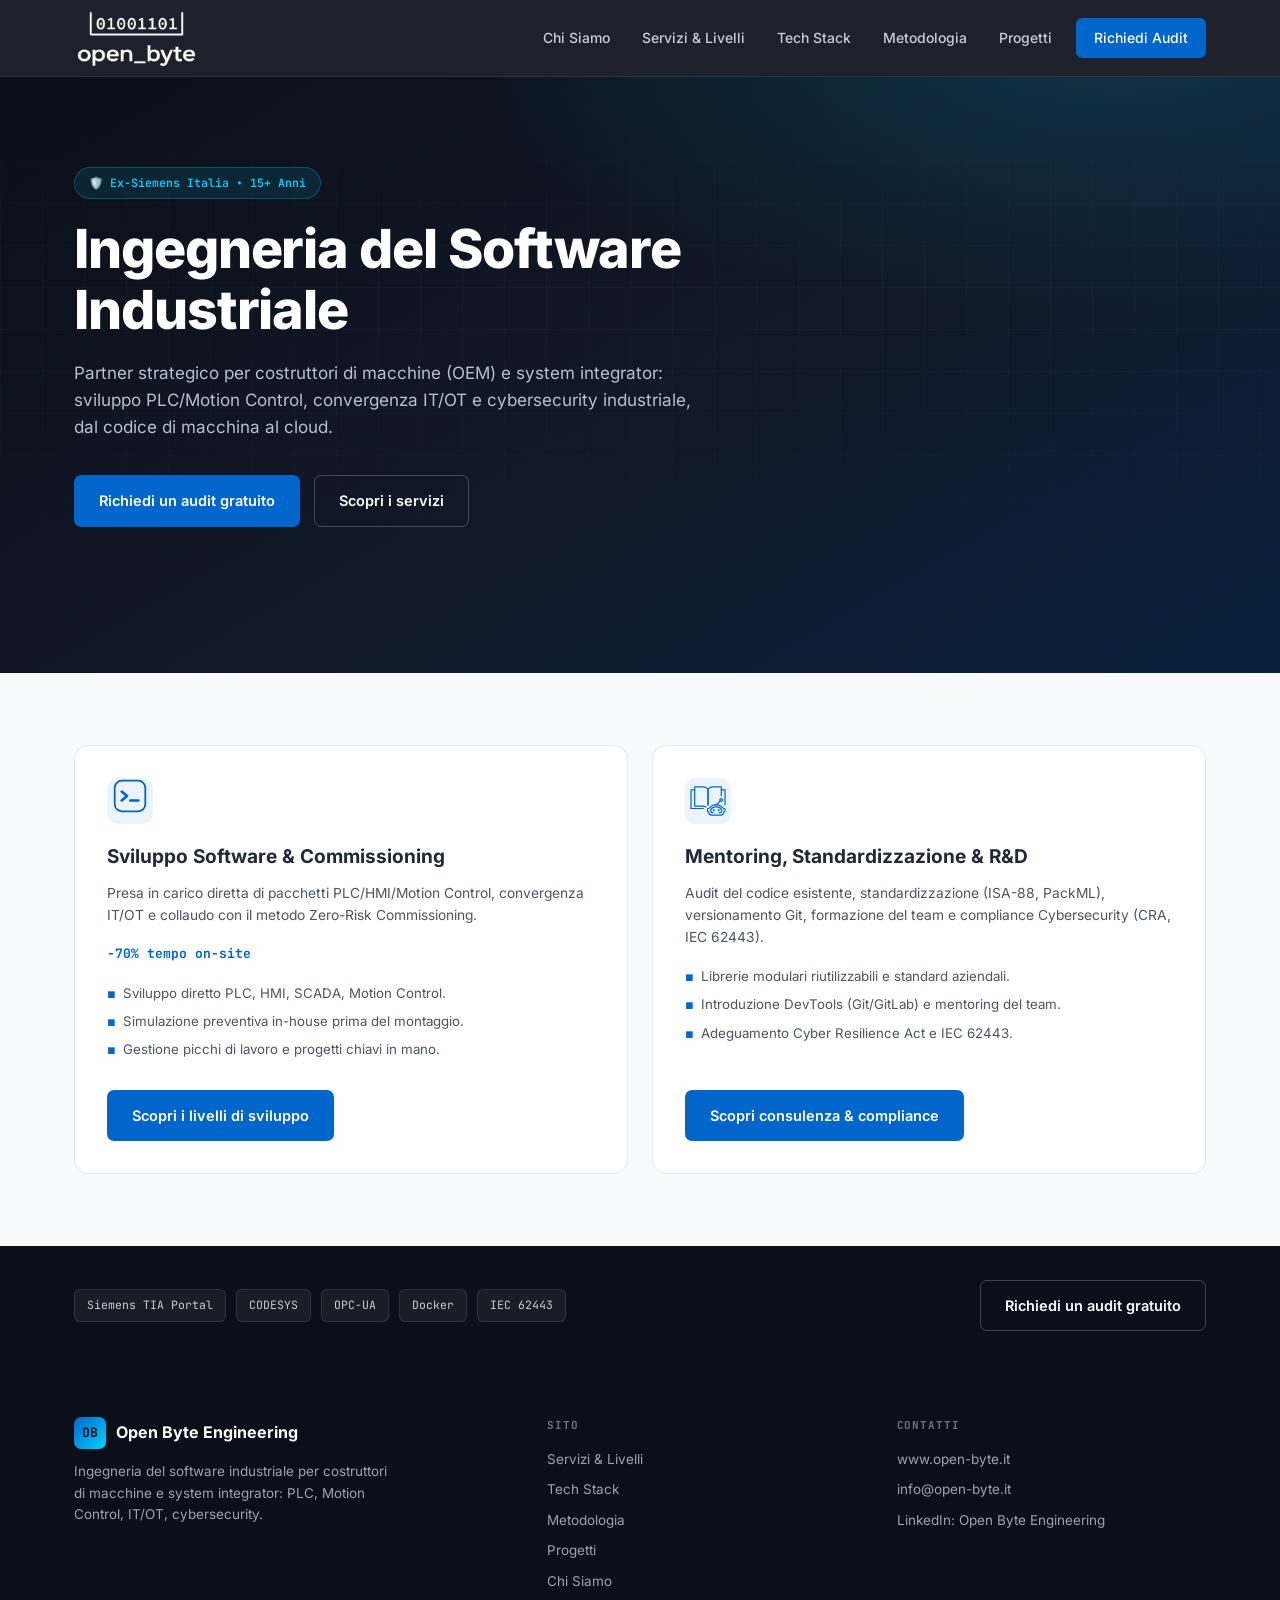
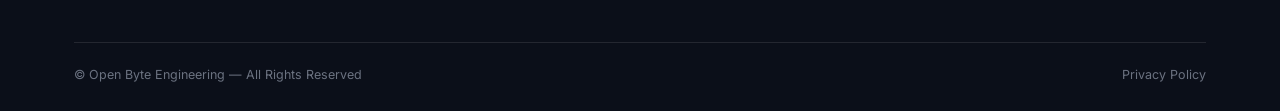
==== commit 66773f07: "sistemazione testi" ====
--- a/index.html
+++ b/index.html
@@ -21,11 +21,11 @@
     </a>
     <button class="nav-toggle" aria-label="Apri menu" aria-expanded="false">☰</button>
     <div class="nav-links">
+      <a href="chi-siamo.html">Chi Siamo</a>
       <a href="servizi.html">Servizi & Livelli</a>
       <a href="tech-stack.html">Tech Stack</a>
       <a href="metodologia.html">Metodologia</a>
       <a href="portfolio.html">Progetti</a>
-      <a href="chi-siamo.html">Azienda</a>
       <a href="contatti.html" class="nav-cta">Richiedi Audit</a>
     </div>
   </nav>
@@ -128,7 +128,7 @@
           <li><a href="tech-stack.html">Tech Stack</a></li>
           <li><a href="metodologia.html">Metodologia</a></li>
           <li><a href="portfolio.html">Progetti</a></li>
-          <li><a href="chi-siamo.html">Azienda</a></li>
+          <li><a href="chi-siamo.html">Chi Siamo</a></li>
         </ul>
       </div>
       <div class="footer-col">
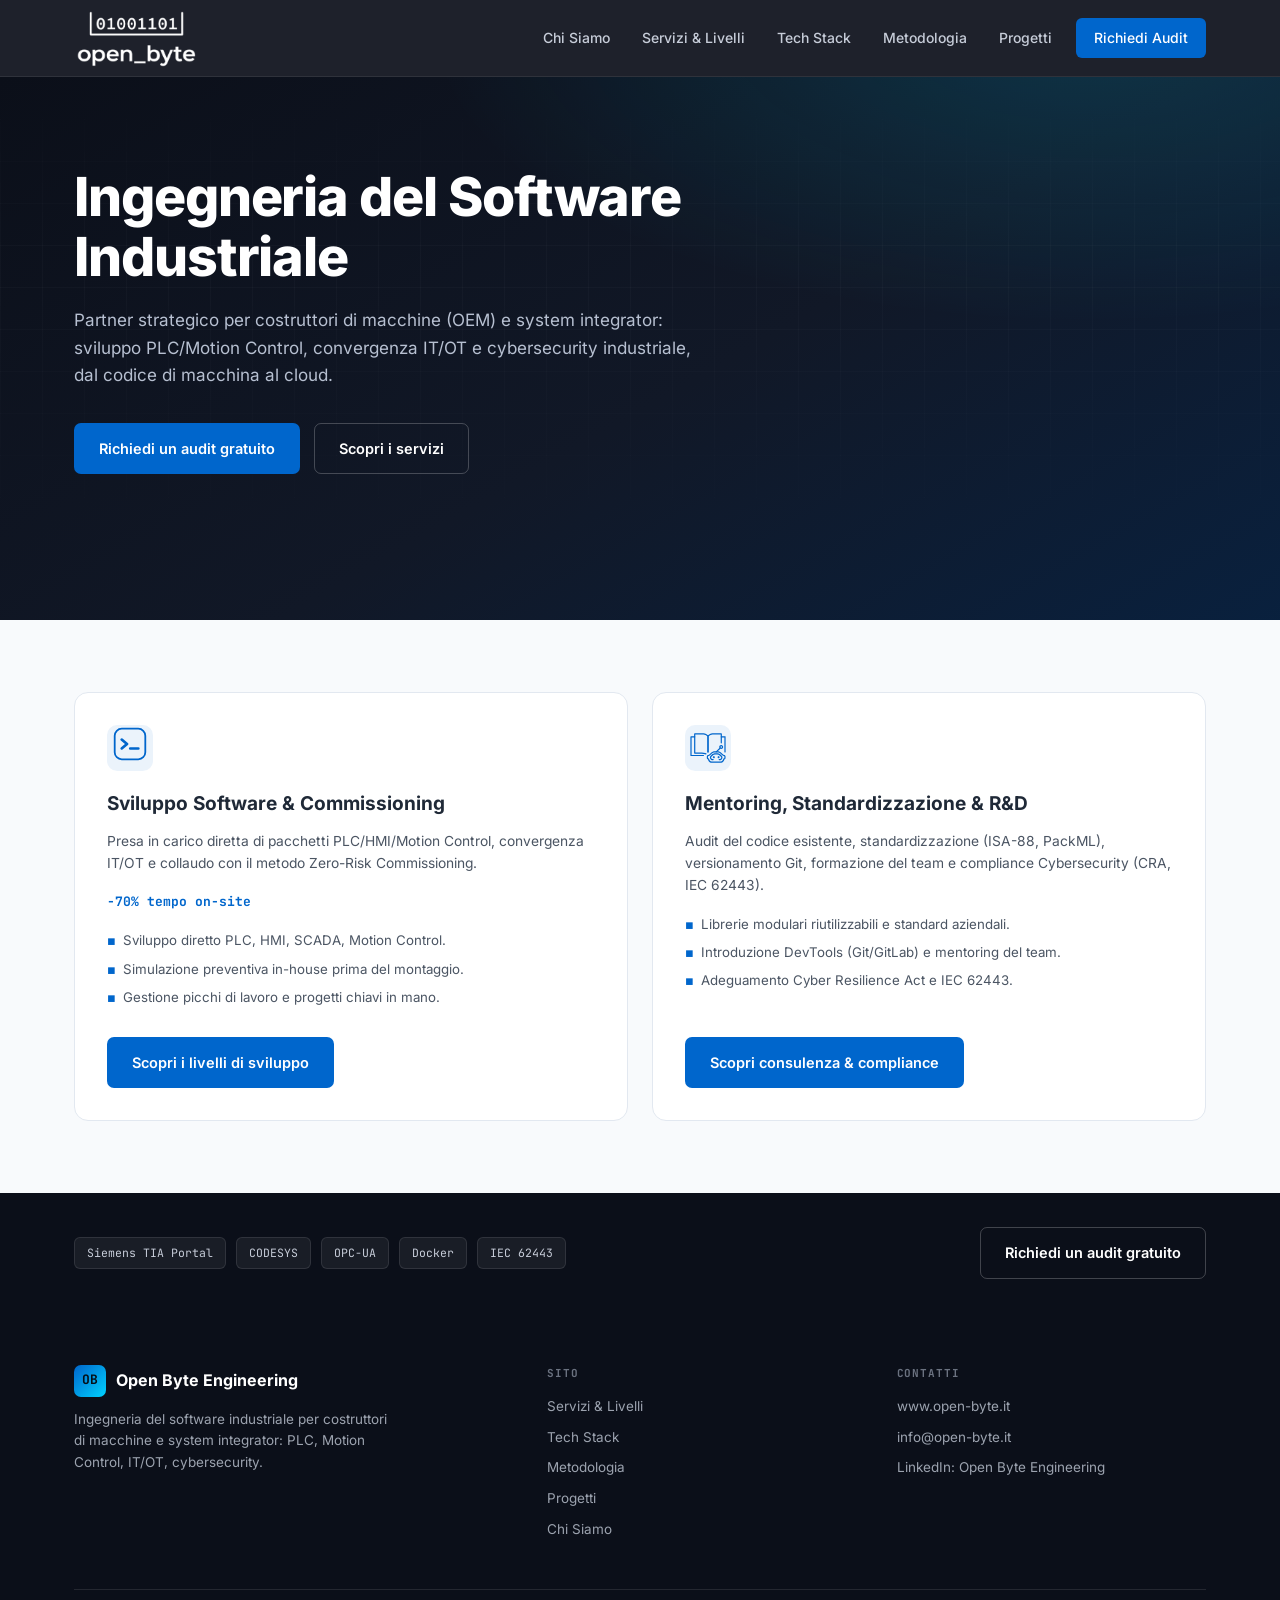
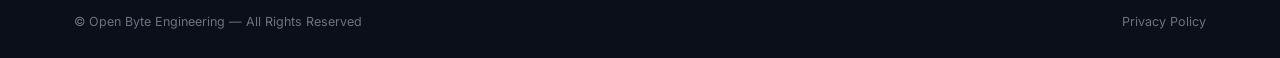
==== commit 9e414fb8: "tolto ex-siemens" ====
--- a/index.html
+++ b/index.html
@@ -35,7 +35,6 @@
   <section class="hero">
     <div class="wrap">
       <div class="hero-inner">
-        <span class="trust-badge">🛡️ Ex-Siemens Italia • 15+ Anni</span>
         <h1>Ingegneria del Software Industriale</h1>
         <p class="lead">Partner strategico per costruttori di macchine (OEM) e system integrator: sviluppo PLC/Motion Control, convergenza IT/OT e cybersecurity industriale, dal codice di macchina al cloud.</p>
         <div class="hero-actions">
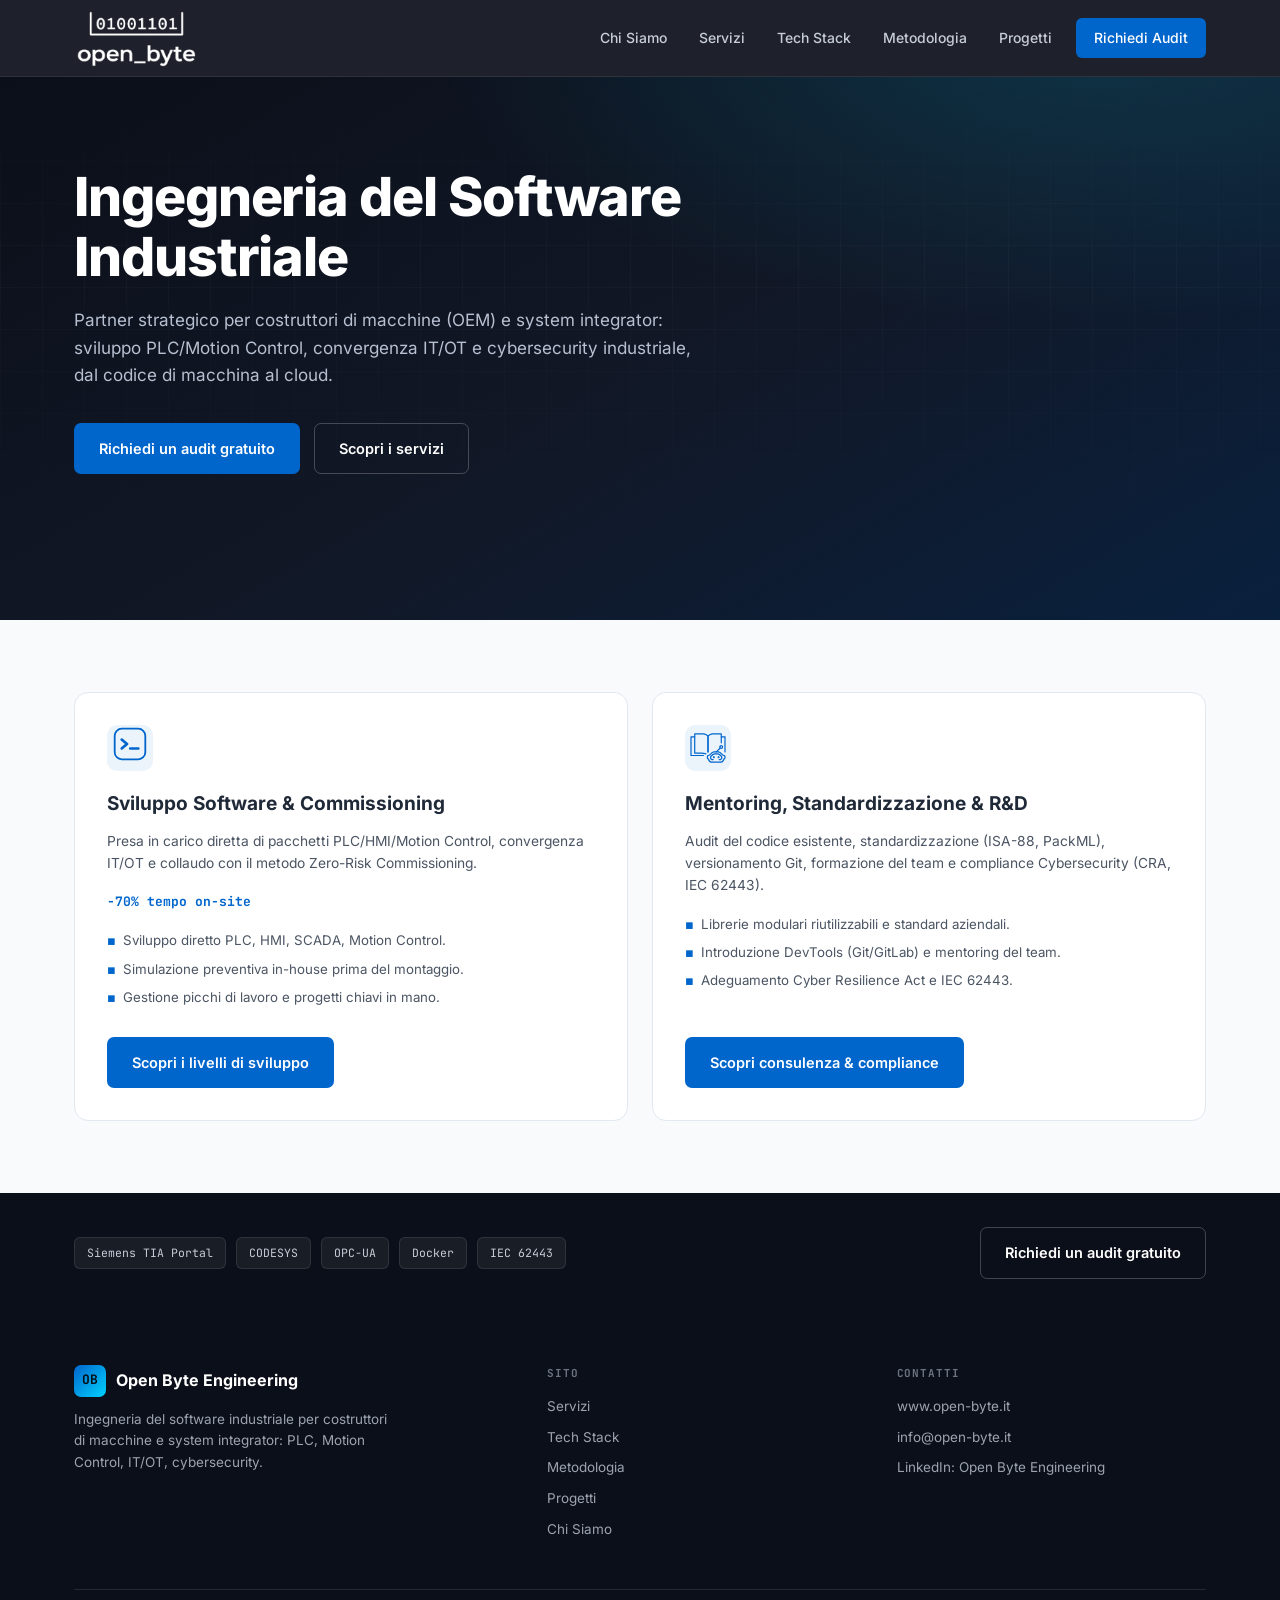
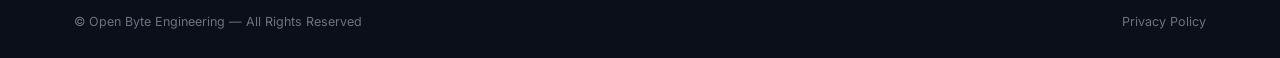
==== commit 7d87cd83: "servizi" ====
--- a/index.html
+++ b/index.html
@@ -22,7 +22,7 @@
     <button class="nav-toggle" aria-label="Apri menu" aria-expanded="false">☰</button>
     <div class="nav-links">
       <a href="chi-siamo.html">Chi Siamo</a>
-      <a href="servizi.html">Servizi & Livelli</a>
+      <a href="servizi.html">Servizi</a>
       <a href="tech-stack.html">Tech Stack</a>
       <a href="metodologia.html">Metodologia</a>
       <a href="portfolio.html">Progetti</a>
@@ -123,7 +123,7 @@
       <div class="footer-col">
         <h5>Sito</h5>
         <ul>
-          <li><a href="servizi.html">Servizi & Livelli</a></li>
+          <li><a href="servizi.html">Servizi</a></li>
           <li><a href="tech-stack.html">Tech Stack</a></li>
           <li><a href="metodologia.html">Metodologia</a></li>
           <li><a href="portfolio.html">Progetti</a></li>
